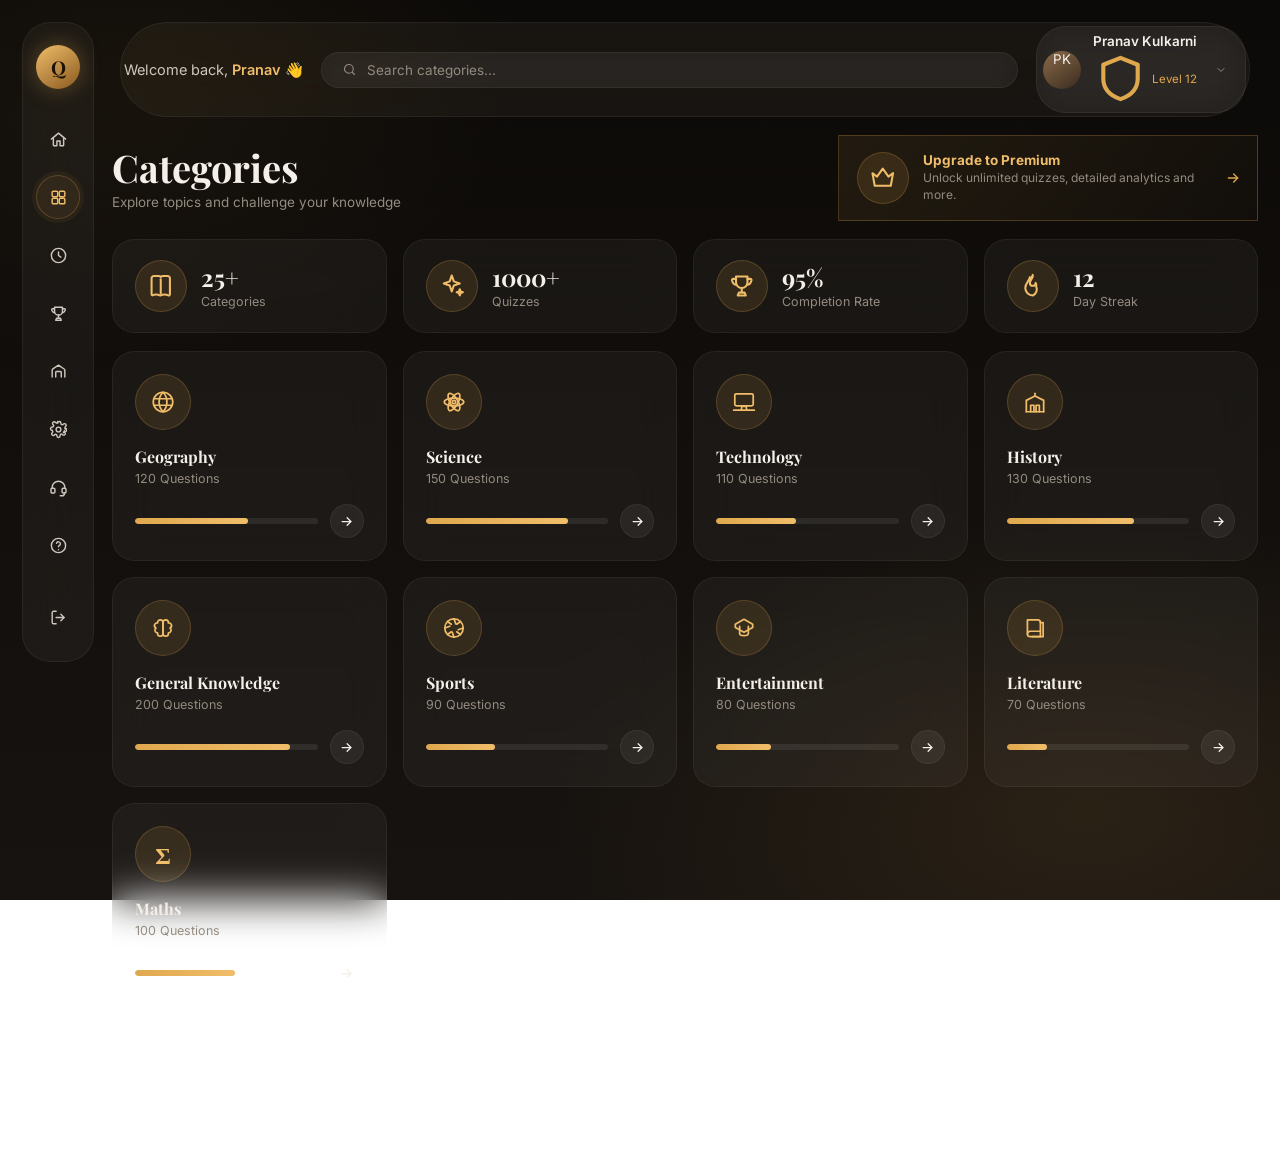
==== categories.html @ 82a0ea72 "init: initial project Structure" ====
<!DOCTYPE html>
<html lang="en">
<head>
<meta charset="UTF-8">
<meta name="viewport" content="width=device-width, initial-scale=1.0">
<title>Quizary — Categories</title>
<link rel="preconnect" href="https://fonts.googleapis.com">
<link rel="preconnect" href="https://fonts.gstatic.com" crossorigin>
<link href="https://fonts.googleapis.com/css2?family=Playfair+Display:wght@600;700&family=Inter:wght@400;500;600;700&display=swap" rel="stylesheet">
<link rel="stylesheet" href="assets/css/variables.css">
<link rel="stylesheet" href="assets/css/base.css">
<link rel="stylesheet" href="assets/css/sidebar.css">
<link rel="stylesheet" href="assets/css/topbar.css">
<link rel="stylesheet" href="assets/css/components.css">
<link rel="stylesheet" href="assets/css/categories.css">
</head>
<body>

  <!-- ================= SIDEBAR ================= -->
  <nav class="sidebar" aria-label="Primary">
    <div class="sb-logo">Q</div>

    <a href="index.html" class="sb-icon">
      <svg viewBox="0 0 24 24" fill="none" stroke="currentColor" stroke-width="1.8" stroke-linecap="round" stroke-linejoin="round"><path d="M3 11.5 12 4l9 7.5"/><path d="M5.5 10v9a1 1 0 0 0 1 1H10v-6h4v6h3.5a1 1 0 0 0 1-1v-9"/></svg>
      <span class="sb-tooltip">Home</span>
    </a>

    <a href="categories.html" class="sb-icon active" aria-current="page">
      <svg viewBox="0 0 24 24" fill="none" stroke="currentColor" stroke-width="1.8" stroke-linecap="round" stroke-linejoin="round"><rect x="4" y="4" width="7" height="7" rx="1.5"/><rect x="13" y="4" width="7" height="7" rx="1.5"/><rect x="4" y="13" width="7" height="7" rx="1.5"/><rect x="13" y="13" width="7" height="7" rx="1.5"/></svg>
      <span class="sb-tooltip">Categories</span>
    </a>

    <a href="#" class="sb-icon">
      <svg viewBox="0 0 24 24" fill="none" stroke="currentColor" stroke-width="1.8" stroke-linecap="round" stroke-linejoin="round"><circle cx="12" cy="12" r="9"/><path d="M12 7.5V12l3 2"/></svg>
      <span class="sb-tooltip">History</span>
    </a>

    <a href="leaderboard.html" class="sb-icon">
      <svg viewBox="0 0 24 24" fill="none" stroke="currentColor" stroke-width="1.8" stroke-linecap="round" stroke-linejoin="round"><path d="M7 4h10v5a5 5 0 0 1-10 0V4Z"/><path d="M7 6H4.5a1 1 0 0 0-1 1.3l.6 1.6A3 3 0 0 0 7 11"/><path d="M17 6h2.5a1 1 0 0 1 1 1.3l-.6 1.6A3 3 0 0 1 17 11"/><path d="M12 14v3"/><path d="M8.5 20.5h7l-1-2.5h-5l-1 2.5Z"/></svg>
      <span class="sb-tooltip">Leaderboard</span>
    </a>

    <a href="#" class="sb-icon">
      <svg viewBox="0 0 24 24" fill="none" stroke="currentColor" stroke-width="1.8" stroke-linecap="round" stroke-linejoin="round"><path d="M4 19V10.5a2 2 0 0 1 .9-1.7L12 4l7.1 4.8a2 2 0 0 1 .9 1.7V19"/><path d="M8.5 19v-6a1 1 0 0 1 1-1h5a1 1 0 0 1 1 1v6"/></svg>
      <span class="sb-tooltip">Stats</span>
    </a>

    <a href="#" class="sb-icon">
      <svg viewBox="0 0 24 24" fill="none" stroke="currentColor" stroke-width="1.8" stroke-linecap="round" stroke-linejoin="round"><circle cx="12" cy="12" r="3"/><path d="M19.4 13.5a1.7 1.7 0 0 0 .3 1.9l.1.1a2 2 0 1 1-2.8 2.8l-.1-.1a1.7 1.7 0 0 0-1.9-.3 1.7 1.7 0 0 0-1 1.6V20a2 2 0 1 1-4 0v-.2a1.7 1.7 0 0 0-1-1.5 1.7 1.7 0 0 0-1.9.3l-.1.1a2 2 0 1 1-2.8-2.8l.1-.1a1.7 1.7 0 0 0 .3-1.9 1.7 1.7 0 0 0-1.6-1H4a2 2 0 1 1 0-4h.2a1.7 1.7 0 0 0 1.5-1 1.7 1.7 0 0 0-.3-1.9l-.1-.1a2 2 0 1 1 2.8-2.8l.1.1a1.7 1.7 0 0 0 1.9.3H10a1.7 1.7 0 0 0 1-1.6V4a2 2 0 1 1 4 0v.2a1.7 1.7 0 0 0 1 1.6 1.7 1.7 0 0 0 1.9-.3l.1-.1a2 2 0 1 1 2.8 2.8l-.1.1a1.7 1.7 0 0 0-.3 1.9V10a1.7 1.7 0 0 0 1.6 1H20a2 2 0 1 1 0 4h-.2a1.7 1.7 0 0 0-1.6 1Z"/></svg>
      <span class="sb-tooltip">Settings</span>
    </a>

    <a href="#" class="sb-icon">
      <svg viewBox="0 0 24 24" fill="none" stroke="currentColor" stroke-width="1.8" stroke-linecap="round" stroke-linejoin="round"><path d="M4 13v-1a8 8 0 0 1 16 0v1"/><rect x="2.5" y="13" width="5" height="6" rx="1.5"/><rect x="16.5" y="13" width="5" height="6" rx="1.5"/><path d="M19.5 19v.5a3 3 0 0 1-3 3h-2.3"/></svg>
      <span class="sb-tooltip">Support</span>
    </a>

    <a href="#" class="sb-icon">
      <svg viewBox="0 0 24 24" fill="none" stroke="currentColor" stroke-width="1.8" stroke-linecap="round" stroke-linejoin="round"><circle cx="12" cy="12" r="9"/><path d="M9.5 9.2a2.5 2.5 0 0 1 4.9.8c0 1.7-2.4 2-2.4 3.6"/><path d="M12 17.2v.1"/></svg>
      <span class="sb-tooltip">Help</span>
    </a>

    <div class="sb-spacer"></div>

    <a href="login.html" class="sb-icon">
      <svg viewBox="0 0 24 24" fill="none" stroke="currentColor" stroke-width="1.8" stroke-linecap="round" stroke-linejoin="round"><path d="M9 4H6a2 2 0 0 0-2 2v12a2 2 0 0 0 2 2h3"/><path d="M15 16l4-4-4-4"/><path d="M19 12H9"/></svg>
      <span class="sb-tooltip">Log out</span>
    </a>
  </nav>

  <!-- ================= MAIN ================= -->
  <main class="main-col">

    <header class="top-bar panel">
      <div class="welcome">Welcome back, <b>Pranav</b> 👋</div>

      <label class="search">
        <svg viewBox="0 0 24 24" fill="none" stroke="currentColor" stroke-width="1.8" stroke-linecap="round" stroke-linejoin="round"><circle cx="11" cy="11" r="7"/><path d="m20 20-3.2-3.2"/></svg>
        <input type="text" placeholder="Search categories...">
      </label>

      <div class="profile-wrap">
        <button class="profile" aria-expanded="false" aria-haspopup="true">
          <div class="avatar avatar-fallback">PK</div>
          <div>
            <div class="profile-name">Pranav Kulkarni</div>
            <div class="profile-level">
              <svg viewBox="0 0 24 24" fill="none" stroke="currentColor" stroke-width="1.8" stroke-linecap="round" stroke-linejoin="round"><path d="M12 3 4.5 6v6c0 4.5 3 7.5 7.5 9 4.5-1.5 7.5-4.5 7.5-9V6L12 3Z"/></svg>
              Level 12
            </div>
          </div>
          <svg class="chev" viewBox="0 0 24 24" fill="none" stroke="currentColor" stroke-width="2" stroke-linecap="round" stroke-linejoin="round"><path d="m6 9 6 6 6-6"/></svg>
        </button>
        <div class="profile-menu">
          <a href="profile.html">My Profile</a>
          <a href="#">Achievements</a>
          <a href="#">Settings</a>
          <a href="login.html">Log out</a>
        </div>
      </div>
    </header>

    <!-- ============ PAGE HEADER ============ -->
    <section class="cat-header-row">
      <div class="cat-header-text">
        <h1 class="cat-title">Categories</h1>
        <p class="cat-subtitle">Explore topics and challenge your knowledge</p>
      </div>

      <div class="premium-card panel-gold cat-premium">
        <div class="icon-circle icon-circle-md">
          <svg viewBox="0 0 24 24" fill="none" stroke="currentColor" stroke-width="1.8" stroke-linecap="round" stroke-linejoin="round"><path d="m3 8 4 3 5-7 5 7 4-3-2 11H5L3 8Z"/></svg>
        </div>
        <div>
          <div class="premium-title">Upgrade to Premium</div>
          <div class="premium-sub">Unlock unlimited quizzes, detailed analytics and more.</div>
        </div>
        <a href="#" class="premium-arrow" aria-label="Upgrade">
          <svg viewBox="0 0 24 24" fill="none" stroke="currentColor" stroke-width="2" stroke-linecap="round" stroke-linejoin="round"><path d="M5 12h14"/><path d="m13 6 6 6-6 6"/></svg>
        </a>
      </div>
    </section>

    <!-- ============ SUMMARY STATS ============ -->
    <section class="cat-stats-row">
      <div class="panel cat-stat-card">
        <div class="icon-circle icon-circle-md">
          <svg viewBox="0 0 24 24" fill="none" stroke="currentColor" stroke-width="1.8" stroke-linecap="round" stroke-linejoin="round"><path d="M4 19.5V5.5a2 2 0 0 1 2-2h4a3 3 0 0 1 2 .8 3 3 0 0 1 2-.8h4a2 2 0 0 1 2 2v14a1 1 0 0 1-1.4.9 8 8 0 0 0-6.6 0 1 1 0 0 1-.8 0 8 8 0 0 0-6.6 0A1 1 0 0 1 4 19.5Z"/><path d="M12 6.3V19"/></svg>
        </div>
        <div>
          <div class="cat-stat-num">25+</div>
          <div class="cat-stat-label">Categories</div>
        </div>
      </div>

      <div class="panel cat-stat-card">
        <div class="icon-circle icon-circle-md">
          <svg viewBox="0 0 24 24" fill="none" stroke="currentColor" stroke-width="1.8" stroke-linecap="round" stroke-linejoin="round"><path d="m12 3 1.8 5.2L19 10l-5.2 1.8L12 17l-1.8-5.2L5 10l5.2-1.8L12 3Z"/><path d="M19 15l.7 2 2 .7-2 .7-.7 2-.7-2-2-.7 2-.7.7-2Z"/></svg>
        </div>
        <div>
          <div class="cat-stat-num">1000+</div>
          <div class="cat-stat-label">Quizzes</div>
        </div>
      </div>

      <div class="panel cat-stat-card">
        <div class="icon-circle icon-circle-md">
          <svg viewBox="0 0 24 24" fill="none" stroke="currentColor" stroke-width="1.8" stroke-linecap="round" stroke-linejoin="round"><path d="M7 4h10v5a5 5 0 0 1-10 0V4Z"/><path d="M7 6H4.5a1 1 0 0 0-1 1.3l.6 1.6A3 3 0 0 0 7 11"/><path d="M17 6h2.5a1 1 0 0 1 1 1.3l-.6 1.6A3 3 0 0 1 17 11"/><path d="M12 14v3"/><path d="M8.5 20.5h7l-1-2.5h-5l-1 2.5Z"/></svg>
        </div>
        <div>
          <div class="cat-stat-num">95%</div>
          <div class="cat-stat-label">Completion Rate</div>
        </div>
      </div>

      <div class="panel cat-stat-card">
        <div class="icon-circle icon-circle-md">
          <svg viewBox="0 0 24 24" fill="none" stroke="currentColor" stroke-width="1.8" stroke-linecap="round" stroke-linejoin="round"><path d="M12 2.5c1 3-2.5 4-2.5 7a2.5 2.5 0 0 0 5 0c1.2 1.4.5 3 .5 3a6 6 0 0 1-3 8 6.5 6.5 0 0 1-6.5-6.5c0-4.5 3.5-6 4-9.5.7 1 1.5 1.3 2.5-2Z"/></svg>
        </div>
        <div>
          <div class="cat-stat-num">12</div>
          <div class="cat-stat-label">Day Streak</div>
        </div>
      </div>
    </section>

    <!-- ============ CATEGORY GRID ============ -->
    <section class="cat-grid">

      <a href="quiz.html" class="panel cat-card">
        <div class="icon-circle icon-circle-lg">
          <svg viewBox="0 0 24 24" fill="none" stroke="currentColor" stroke-width="1.6" stroke-linecap="round" stroke-linejoin="round"><circle cx="12" cy="12" r="9"/><path d="M12 3a13 13 0 0 0 0 18 13 13 0 0 0 0-18Z"/><path d="M3.5 9h17M3.5 15h17"/></svg>
        </div>
        <div class="cat-card-text">
          <h3 class="cat-card-title">Geography</h3>
          <p class="cat-card-sub">120 Questions</p>
        </div>
        <div class="cat-progress-row">
          <div class="cat-progress"><div class="cat-progress-fill" style="width:62%"></div></div>
          <span class="cat-go" aria-hidden="true">
            <svg viewBox="0 0 24 24" fill="none" stroke="currentColor" stroke-width="2" stroke-linecap="round" stroke-linejoin="round"><path d="M5 12h14"/><path d="m13 6 6 6-6 6"/></svg>
          </span>
        </div>
      </a>

      <a href="quiz.html" class="panel cat-card">
        <div class="icon-circle icon-circle-lg">
          <svg viewBox="0 0 24 24" fill="none" stroke="currentColor" stroke-width="1.6" stroke-linecap="round" stroke-linejoin="round"><circle cx="12" cy="12" r="1.6"/><ellipse cx="12" cy="12" rx="9" ry="3.6"/><ellipse cx="12" cy="12" rx="9" ry="3.6" transform="rotate(60 12 12)"/><ellipse cx="12" cy="12" rx="9" ry="3.6" transform="rotate(120 12 12)"/></svg>
        </div>
        <div class="cat-card-text">
          <h3 class="cat-card-title">Science</h3>
          <p class="cat-card-sub">150 Questions</p>
        </div>
        <div class="cat-progress-row">
          <div class="cat-progress"><div class="cat-progress-fill" style="width:78%"></div></div>
          <span class="cat-go" aria-hidden="true">
            <svg viewBox="0 0 24 24" fill="none" stroke="currentColor" stroke-width="2" stroke-linecap="round" stroke-linejoin="round"><path d="M5 12h14"/><path d="m13 6 6 6-6 6"/></svg>
          </span>
        </div>
      </a>

      <a href="quiz.html" class="panel cat-card">
        <div class="icon-circle icon-circle-lg">
          <svg viewBox="0 0 24 24" fill="none" stroke="currentColor" stroke-width="1.6" stroke-linecap="round" stroke-linejoin="round"><rect x="3.5" y="4.5" width="17" height="11" rx="1.5"/><path d="M2.5 19.5h19"/><path d="M9.5 19.5 10 16h4l.5 3.5"/></svg>
        </div>
        <div class="cat-card-text">
          <h3 class="cat-card-title">Technology</h3>
          <p class="cat-card-sub">110 Questions</p>
        </div>
        <div class="cat-progress-row">
          <div class="cat-progress"><div class="cat-progress-fill" style="width:44%"></div></div>
          <span class="cat-go" aria-hidden="true">
            <svg viewBox="0 0 24 24" fill="none" stroke="currentColor" stroke-width="2" stroke-linecap="round" stroke-linejoin="round"><path d="M5 12h14"/><path d="m13 6 6 6-6 6"/></svg>
          </span>
        </div>
      </a>

      <a href="quiz.html" class="panel cat-card">
        <div class="icon-circle icon-circle-lg">
          <svg viewBox="0 0 24 24" fill="none" stroke="currentColor" stroke-width="1.6" stroke-linecap="round" stroke-linejoin="round"><path d="M4 21V10.5l8-4 8 4V21"/><path d="M4 21h16"/><path d="M8 21v-6h3v6M13 21v-6h3v6"/><path d="M12 6.5V4"/></svg>
        </div>
        <div class="cat-card-text">
          <h3 class="cat-card-title">History</h3>
          <p class="cat-card-sub">130 Questions</p>
        </div>
        <div class="cat-progress-row">
          <div class="cat-progress"><div class="cat-progress-fill" style="width:70%"></div></div>
          <span class="cat-go" aria-hidden="true">
            <svg viewBox="0 0 24 24" fill="none" stroke="currentColor" stroke-width="2" stroke-linecap="round" stroke-linejoin="round"><path d="M5 12h14"/><path d="m13 6 6 6-6 6"/></svg>
          </span>
        </div>
      </a>

      <a href="quiz.html" class="panel cat-card">
        <div class="icon-circle icon-circle-lg">
          <svg viewBox="0 0 24 24" fill="none" stroke="currentColor" stroke-width="1.6" stroke-linecap="round" stroke-linejoin="round"><path d="M9.5 4.5A2.5 2.5 0 0 0 7 7v.3A2.5 2.5 0 0 0 5.5 12 2.5 2.5 0 0 0 7 16.5V17a2.5 2.5 0 0 0 5 0V7a2.5 2.5 0 0 0-2.5-2.5Z"/><path d="M14.5 4.5A2.5 2.5 0 0 1 17 7v.3a2.5 2.5 0 0 1 1.5 4.7A2.5 2.5 0 0 1 17 16.5V17a2.5 2.5 0 0 1-5 0V7a2.5 2.5 0 0 1 2.5-2.5Z"/></svg>
        </div>
        <div class="cat-card-text">
          <h3 class="cat-card-title">General Knowledge</h3>
          <p class="cat-card-sub">200 Questions</p>
        </div>
        <div class="cat-progress-row">
          <div class="cat-progress"><div class="cat-progress-fill" style="width:85%"></div></div>
          <span class="cat-go" aria-hidden="true">
            <svg viewBox="0 0 24 24" fill="none" stroke="currentColor" stroke-width="2" stroke-linecap="round" stroke-linejoin="round"><path d="M5 12h14"/><path d="m13 6 6 6-6 6"/></svg>
          </span>
        </div>
      </a>

      <a href="quiz.html" class="panel cat-card">
        <div class="icon-circle icon-circle-lg">
          <svg viewBox="0 0 24 24" fill="none" stroke="currentColor" stroke-width="1.6" stroke-linecap="round" stroke-linejoin="round"><circle cx="12" cy="12" r="8.5"/><path d="m12 3.5 1.6 4.6M12 20.5l-1.6-4.6M3.5 12l4.6-1.6M20.5 12l-4.6 1.6M6 6l3.5 2.5M18 6l-3.5 2.5M6 18l3.5-2.5M18 18l-3.5-2.5"/></svg>
        </div>
        <div class="cat-card-text">
          <h3 class="cat-card-title">Sports</h3>
          <p class="cat-card-sub">90 Questions</p>
        </div>
        <div class="cat-progress-row">
          <div class="cat-progress"><div class="cat-progress-fill" style="width:38%"></div></div>
          <span class="cat-go" aria-hidden="true">
            <svg viewBox="0 0 24 24" fill="none" stroke="currentColor" stroke-width="2" stroke-linecap="round" stroke-linejoin="round"><path d="M5 12h14"/><path d="m13 6 6 6-6 6"/></svg>
          </span>
        </div>
      </a>

      <a href="quiz.html" class="panel cat-card">
        <div class="icon-circle icon-circle-lg">
          <svg viewBox="0 0 24 24" fill="none" stroke="currentColor" stroke-width="1.6" stroke-linecap="round" stroke-linejoin="round"><path d="M4 8.5 12 4l8 4.5v3L12 16l-8-4.5Z"/><path d="M8 10.5V17c0 1 1.8 2 4 2s4-1 4-2v-6.5"/></svg>
        </div>
        <div class="cat-card-text">
          <h3 class="cat-card-title">Entertainment</h3>
          <p class="cat-card-sub">80 Questions</p>
        </div>
        <div class="cat-progress-row">
          <div class="cat-progress"><div class="cat-progress-fill" style="width:30%"></div></div>
          <span class="cat-go" aria-hidden="true">
            <svg viewBox="0 0 24 24" fill="none" stroke="currentColor" stroke-width="2" stroke-linecap="round" stroke-linejoin="round"><path d="M5 12h14"/><path d="m13 6 6 6-6 6"/></svg>
          </span>
        </div>
      </a>

      <a href="quiz.html" class="panel cat-card">
        <div class="icon-circle icon-circle-lg">
          <svg viewBox="0 0 24 24" fill="none" stroke="currentColor" stroke-width="1.6" stroke-linecap="round" stroke-linejoin="round"><path d="M5 4.5h9.5A2.5 2.5 0 0 1 17 7v13H7.5A2.5 2.5 0 0 1 5 17.5v-13Z"/><path d="M17 7h2.5v13H9.5"/><path d="M5 17.5A2.5 2.5 0 0 1 7.5 15H17"/></svg>
        </div>
        <div class="cat-card-text">
          <h3 class="cat-card-title">Literature</h3>
          <p class="cat-card-sub">70 Questions</p>
        </div>
        <div class="cat-progress-row">
          <div class="cat-progress"><div class="cat-progress-fill" style="width:22%"></div></div>
          <span class="cat-go" aria-hidden="true">
            <svg viewBox="0 0 24 24" fill="none" stroke="currentColor" stroke-width="2" stroke-linecap="round" stroke-linejoin="round"><path d="M5 12h14"/><path d="m13 6 6 6-6 6"/></svg>
          </span>
        </div>
      </a>

      <a href="quiz.html" class="panel cat-card">
        <div class="icon-circle icon-circle-lg cat-icon-sigma">Σ</div>
        <div class="cat-card-text">
          <h3 class="cat-card-title">Maths</h3>
          <p class="cat-card-sub">100 Questions</p>
        </div>
        <div class="cat-progress-row">
          <div class="cat-progress"><div class="cat-progress-fill" style="width:55%"></div></div>
          <span class="cat-go" aria-hidden="true">
            <svg viewBox="0 0 24 24" fill="none" stroke="currentColor" stroke-width="2" stroke-linecap="round" stroke-linejoin="round"><path d="M5 12h14"/><path d="m13 6 6 6-6 6"/></svg>
          </span>
        </div>
      </a>

    </section>

    <!-- ============ REQUEST CATEGORY CTA ============ -->
    <section class="panel cat-request-bar">
      <div class="icon-circle icon-circle-md">
        <svg viewBox="0 0 24 24" fill="none" stroke="currentColor" stroke-width="1.8" stroke-linecap="round" stroke-linejoin="round"><path d="M9 18h6"/><path d="M10 21h4"/><path d="M12 3a6.5 6.5 0 0 0-3.7 11.8c.6.4 1 1.1 1 1.9v.3h5.4v-.3c0-.8.4-1.5 1-1.9A6.5 6.5 0 0 0 12 3Z"/></svg>
      </div>
      <div class="cat-request-text">
        <div class="cat-request-title">Can't find what you're looking for?</div>
        <div class="cat-request-sub">New categories are coming soon. Stay tuned!</div>
      </div>
      <a href="#" class="btn btn-secondary cat-request-btn">
        Request a Category
        <svg viewBox="0 0 24 24" fill="none" stroke="currentColor" stroke-width="2" stroke-linecap="round" stroke-linejoin="round"><path d="M5 12h14"/><path d="m13 6 6 6-6 6"/></svg>
      </a>
    </section>

  </main>

</body>
</html>
---- assets/css/variables.css ----
/* ==============================================
   QUIZARY — DESIGN TOKENS
   Single source of truth for color, radius, type.
   Every other CSS file reads from these variables.
   ============================================== */

:root{
  /* ---- Base surface colors ---- */
  --bg-0:#0c0a08;              /* deepest background */
  --bg-1:#171310;              /* background gradient end */

  /* ---- Glass panel surfaces ---- */
  --panel:rgba(255,255,255,0.045);        /* default glass fill */
  --panel-strong:rgba(255,255,255,0.07);  /* hover / emphasized glass */
  --panel-blur:20px;                      /* backdrop-filter blur amount */
  --panel-blur-soft:16px;                 /* lighter blur for small elements */

  /* ---- Borders ---- */
  --border:rgba(255,255,255,0.09);
  --border-soft:rgba(255,255,255,0.06);

  /* ---- Accent (gold) ---- */
  --gold:#e0a84e;
  --gold-bright:#f0bd6a;
  --gold-glow:rgba(224,168,78,0.35);      /* used in box-shadows */
  --gold-tint-10:rgba(224,168,78,0.10);   /* subtle gold-tinted glass fill */
  --gold-tint-15:rgba(224,168,78,0.15);
  --gold-tint-22:rgba(224,168,78,0.22);
  --gold-tint-25:rgba(224,168,78,0.25);

  /* ---- Text ---- */
  --text-0:#f4efe8;   /* headings / primary */
  --text-1:#cfc7bd;   /* body */
  --text-2:#948b80;   /* muted / captions */

  /* ---- Status ---- */
  --success:#4ade80;

  /* ---- Radius scale ---- */
  --radius-lg:22px;   /* panels, hero */
  --radius-md:16px;   /* cards, inputs */
  --radius-sm:12px;   /* buttons, chips */
  --radius-pill:30px; /* badges */

  /* ---- Spacing scale ---- */
  --space-xs:8px;
  --space-sm:12px;
  --space-md:18px;
  --space-lg:24px;
  --space-xl:34px;

  /* ---- Typography ---- */
  --font-display:'Playfair Display', serif;
  --font-body:'Inter', sans-serif;

  /* ---- Shadows ---- */
  --shadow-panel:0 20px 50px rgba(0,0,0,0.5);
  --shadow-card:0 10px 24px rgba(0,0,0,0.4);
  --shadow-glow-gold:0 8px 24px rgba(224,168,78,0.25);
}
---- assets/css/base.css ----
/* ==============================================
   QUIZARY — BASE
   Resets, fonts, body background, core .panel glass class.
   Load AFTER variables.css on every page.
   ============================================== */

*{
  box-sizing:border-box;
  margin:0;
  padding:0;
}

html{
  scroll-behavior:smooth;
}

body{
  font-family:var(--font-body);
  color:var(--text-0);
  min-height:100vh;
  background:
    radial-gradient(ellipse 900px 500px at 85% 90%, rgba(224,168,78,0.10), transparent 60%),
    radial-gradient(ellipse 700px 500px at 10% 10%, rgba(224,168,78,0.05), transparent 55%),
    linear-gradient(180deg, var(--bg-0), var(--bg-1));
  background-attachment:fixed;
  padding:22px;
  display:flex;
  gap:18px;
}

h1,h2,h3{
  font-family:var(--font-display);
  font-weight:700;
}

a{
  color:inherit;
  text-decoration:none;
}

button, input, select, textarea{
  font-family:inherit;
  color:inherit;
}

::selection{
  background:var(--gold-tint-25);
  color:var(--text-0);
}

/* ---- Scrollbar (webkit) ---- */
::-webkit-scrollbar{ width:8px; height:8px; }
::-webkit-scrollbar-track{ background:transparent; }
::-webkit-scrollbar-thumb{
  background:var(--border);
  border-radius:8px;
}
::-webkit-scrollbar-thumb:hover{ background:var(--gold-tint-25); }

/* ==============================================
   CORE GLASS PANEL
   The base unit of every card, sidebar, and bar
   in Quizary. Everything else composes this.
   ============================================== */
.panel{
  background:var(--panel);
  border:1px solid var(--border-soft);
  border-radius:var(--radius-lg);
  backdrop-filter:blur(var(--panel-blur));
  -webkit-backdrop-filter:blur(var(--panel-blur));
}

.panel-strong{
  background:var(--panel-strong);
}

/* Gold-tinted glass variant, used for premium/callout cards */
.panel-gold{
  background:linear-gradient(135deg, var(--gold-tint-10), rgba(224,168,78,0.02));
  border:1px solid var(--gold-tint-25);
}

/* Focus visibility (accessibility) — glass UI still needs a visible focus ring */
a:focus-visible,
button:focus-visible,
.sb-icon:focus-visible,
.btn:focus-visible,
input:focus-visible{
  outline:2px solid var(--gold-bright);
  outline-offset:2px;
  border-radius:var(--radius-sm);
}

/* Respect reduced motion preference */
@media (prefers-reduced-motion: reduce){
  *{
    animation-duration:0.001ms !important;
    animation-iteration-count:1 !important;
    transition-duration:0.001ms !important;
    scroll-behavior:auto !important;
  }
}
---- assets/css/sidebar.css ----
/* ==============================================
   QUIZARY — SIDEBAR
   Shared glass nav rail. Used on every page.
   Depends on variables.css + base.css (.panel).
   ============================================== */

.sidebar{
  width:72px;
  flex-shrink:0;
  background:var(--panel);
  border:1px solid var(--border-soft);
  border-radius:28px;
  padding:22px 0;
  display:flex;
  flex-direction:column;
  align-items:center;
  gap:14px;
  backdrop-filter:blur(var(--panel-blur));
  -webkit-backdrop-filter:blur(var(--panel-blur));
  height:fit-content;
  position:sticky;
  top:22px;
}

.sb-logo{
  width:44px;
  height:44px;
  border-radius:50%;
  background:linear-gradient(145deg, var(--gold-bright), #8a5a1f);
  display:flex;
  align-items:center;
  justify-content:center;
  font-family:var(--font-display);
  font-weight:700;
  font-size:19px;
  color:#1a1207;
  margin-bottom:14px;
  box-shadow:0 0 22px var(--gold-glow);
  flex-shrink:0;
}

.sb-icon{
  width:44px;
  height:44px;
  border-radius:50%;
  display:flex;
  align-items:center;
  justify-content:center;
  color:var(--text-1);
  border:1px solid transparent;
  cursor:pointer;
  transition:all .2s ease;
  position:relative;
  flex-shrink:0;
}

.sb-icon svg{
  width:19px;
  height:19px;
}

.sb-icon:hover{
  color:var(--text-0);
  background:rgba(255,255,255,0.05);
}

.sb-icon.active{
  color:var(--gold-bright);
  border-color:var(--gold-tint-25);
  background:var(--gold-tint-10);
  box-shadow:0 0 0 4px rgba(224,168,78,0.06);
}

.sb-spacer{
  flex:1;
}

/* Tooltip shown on hover, e.g. "Home", "Categories" */
.sb-tooltip{
  position:absolute;
  left:56px;
  top:50%;
  transform:translateY(-50%) translateX(-6px);
  background:#221b13;
  border:1px solid var(--border);
  color:var(--text-0);
  font-size:12.5px;
  padding:6px 12px;
  border-radius:8px;
  white-space:nowrap;
  box-shadow:var(--shadow-card);
  opacity:0;
  pointer-events:none;
  transition:opacity .15s ease, transform .15s ease;
  z-index:20;
}

.sb-icon:hover .sb-tooltip{
  opacity:1;
  transform:translateY(-50%) translateX(0);
}

/* ---- Responsive: horizontal rail on mobile ---- */
@media (max-width: 640px){
  .sidebar{
    width:100%;
    flex-direction:row;
    border-radius:20px;
    padding:10px;
    overflow-x:auto;
    position:static;
    justify-content:flex-start;
  }
  .sb-spacer{
    display:none;
  }
  .sb-tooltip{
    display:none; /* tooltips don't make sense on touch/horizontal rail */
  }
}
---- assets/css/topbar.css ----
/* ==============================================
   QUIZARY — TOPBAR
   Shared search bar + profile row. Used on every page.
   Depends on variables.css + base.css.
   ============================================== */

.top-bar{
  display:flex;
  align-items:center;
  gap:18px;
  flex-wrap:wrap;
  position:sticky;
  top:22px;
  z-index:25;
  margin:0 8px;
  padding:3px 3px;
  border-radius:999px;
  backdrop-filter:blur(var(--panel-blur-strong, 26px)) saturate(var(--panel-saturate, 180%));
  -webkit-backdrop-filter:blur(var(--panel-blur-strong, 26px)) saturate(var(--panel-saturate, 180%));
  transition:background .25s ease, box-shadow .25s ease;
}

.top-bar--scrolled{
  background:var(--panel-strong);
  box-shadow:var(--shadow-card), inset 0 1px 0 var(--panel-edge-highlight, rgba(255,255,255,0.10));
}

/* ---- Welcome message ---- */
.welcome{
  font-size:14.5px;
  color:var(--text-1);
  white-space:nowrap;
}

.welcome b{
  color:var(--gold-bright);
  font-weight:600;
}

/* ---- Search bar ---- */
.search{
  flex:1;
  min-width:180px;
  display:flex;
  align-items:center;
  gap:10px;
  background:var(--panel);
  border:1px solid var(--border-soft);
  border-radius:var(--radius-pill);
  padding:9px 20px;
  color:var(--text-2);
  font-size:13.5px;
  backdrop-filter:blur(var(--panel-blur-soft));
  -webkit-backdrop-filter:blur(var(--panel-blur-soft));
  transition:border-color .15s ease, background .15s ease;
}

.search:focus-within{
  border-color:var(--gold-tint-25);
  background:var(--panel-strong);
}

.search svg{
  width:15px;
  height:15px;
  flex-shrink:0;
}

.search input{
  background:none;
  border:none;
  outline:none;
  width:100%;
  font-size:13.5px;
  color:var(--text-0);
}

.search input::placeholder{
  color:var(--text-2);
}

/* ---- Profile pill ---- */
.profile{
  display:flex;
  align-items:center;
  gap:12px;
  background:var(--panel);
  border:1px solid var(--border-soft);
  border-radius:var(--radius-pill);
  padding:6px 18px 6px 6px;
  backdrop-filter:blur(var(--panel-blur-soft));
  -webkit-backdrop-filter:blur(var(--panel-blur-soft));
  white-space:nowrap;
  cursor:pointer;
  transition:background .15s ease, border-color .15s ease;
}

.profile:hover{
  background:var(--panel-strong);
  border-color:var(--border);
}

.avatar{
  width:38px;
  height:38px;
  border-radius:50%;
  background:linear-gradient(145deg,#8a6a4a,#3a2c1e);
  object-fit:cover;
  flex-shrink:0;
}

.profile-name{
  font-size:13.5px;
  font-weight:600;
}

.profile-level{
  font-size:11.5px;
  color:var(--gold);
  display:flex;
  align-items:center;
  gap:4px;
  margin-top:2px;
}

.chev{
  width:12px;
  height:12px;
  color:var(--text-2);
  margin-left:6px;
  flex-shrink:0;
  transition:transform .15s ease;
}

.profile[aria-expanded="true"] .chev{
  transform:rotate(180deg);
}

/* ---- Profile dropdown menu (optional, JS-toggled) ---- */
.profile-wrap{
  position:relative;
}

.profile-menu{
  position:absolute;
  top:calc(100% + 8px);
  right:0;
  min-width:180px;
  background:#1a1510;
  border:1px solid var(--border);
  border-radius:var(--radius-md);
  box-shadow:var(--shadow-panel);
  padding:8px;
  display:none;
  flex-direction:column;
  gap:2px;
  z-index:30;
}

.profile-menu.open{
  display:flex;
}

.profile-menu a{
  padding:10px 12px;
  border-radius:10px;
  font-size:13px;
  color:var(--text-1);
  transition:background .15s ease, color .15s ease;
}

.profile-menu a:hover{
  background:var(--gold-tint-10);
  color:var(--gold-bright);
}

/* ---- Responsive ---- */
@media (max-width: 640px){
  .top-bar{
    flex-wrap:wrap;
  }
  .welcome{
    width:100%;
  }
  .search{
    order:3;
    width:100%;
  }
}
---- assets/css/components.css ----
/* ==============================================
   QUIZARY — COMPONENTS
   Shared building blocks: buttons, stat tiles,
   progress bars, badges, premium callout card.
   Depends on variables.css + base.css.
   ============================================== */

/* ---- Buttons ---- */
.btn{
  display:inline-flex;
  align-items:center;
  gap:8px;
  padding:13px 24px;
  border-radius:var(--radius-pill);
  font-size:13.5px;
  font-weight:600;
  cursor:pointer;
  border:1px solid transparent;
  transition:transform .15s ease, box-shadow .15s ease, background .15s ease;
  white-space:nowrap;
}

.btn:hover{
  transform:translateY(-1px);
}

.btn:active{
  transform:translateY(0);
}

.btn-primary{
  background:linear-gradient(135deg, var(--gold-bright), #b9822f);
  color:#231705;
  box-shadow:var(--shadow-glow-gold);
}

.btn-primary:hover{
  box-shadow:0 10px 28px rgba(224,168,78,0.35);
}

.btn-secondary{
  background:rgba(255,255,255,0.04);
  border-color:var(--border);
  color:var(--text-0);
}

.btn-secondary:hover{
  background:rgba(255,255,255,0.07);
}

.btn-block{
  width:100%;
  justify-content:center;
}

.btn svg{
  width:16px;
  height:16px;
  flex-shrink:0;
}

/* ---- Icon circle (used inside stat tiles, cards, badges) ---- */
.icon-circle{
  border-radius:50%;
  background:var(--gold-tint-12, rgba(224,168,78,0.12));
  border:1px solid var(--gold-tint-22);
  display:flex;
  align-items:center;
  justify-content:center;
  color:var(--gold-bright);
  flex-shrink:0;
}

.icon-circle svg{
  width:55%;
  height:55%;
}

.icon-circle-sm{ width:42px; height:42px; }
.icon-circle-md{ width:52px; height:52px; }

/* ---- Stat tile (used on Home + Categories stat strips) ---- */
.stat-tile{
  padding:22px 24px;
  display:flex;
  align-items:center;
  gap:16px;
}

.stat-tile-num{
  font-size:24px;
  font-weight:700;
  font-family:var(--font-display);
  line-height:1.2;
}

.stat-tile-label{
  font-size:12.5px;
  color:var(--text-2);
  margin-top:2px;
}

/* ---- Progress bar (used on category cards, quiz progress) ---- */
.progress-row{
  display:flex;
  align-items:center;
  gap:12px;
}

.progress-track{
  flex:1;
  height:6px;
  border-radius:6px;
  background:rgba(255,255,255,0.08);
  overflow:hidden;
}

.progress-fill{
  height:100%;
  border-radius:6px;
  background:linear-gradient(90deg, var(--gold), var(--gold-bright));
  transition:width .3s ease;
}

.progress-go{
  width:34px;
  height:34px;
  border-radius:50%;
  flex-shrink:0;
  background:rgba(255,255,255,0.06);
  border:1px solid var(--border-soft);
  display:flex;
  align-items:center;
  justify-content:center;
  color:var(--text-1);
  cursor:pointer;
  transition:all .15s ease;
}

.progress-go:hover{
  color:var(--gold-bright);
  border-color:var(--gold-tint-25);
  background:var(--gold-tint-10);
}

.progress-go svg{
  width:14px;
  height:14px;
}

/* ---- Badge / pill (e.g. "Available for new projects", status tags) ---- */
.badge{
  display:inline-flex;
  align-items:center;
  gap:8px;
  background:rgba(15,12,8,0.9);
  border:1px solid var(--border);
  padding:9px 18px;
  border-radius:var(--radius-pill);
  font-size:12.5px;
  white-space:nowrap;
  box-shadow:var(--shadow-card);
}

.badge-dot{
  width:7px;
  height:7px;
  border-radius:50%;
  background:var(--success);
  box-shadow:0 0 8px var(--success);
  flex-shrink:0;
}

/* ---- Premium / callout card ---- */
.premium-card{
  padding:18px 20px;
  display:flex;
  align-items:center;
  gap:14px;
  border:1px solid var(--gold-tint-25);
  background:linear-gradient(135deg, var(--gold-tint-10), rgba(224,168,78,0.02));
}

.premium-title{
  font-size:13.5px;
  font-weight:600;
  color:var(--gold-bright);
  margin-bottom:2px;
}

.premium-sub{
  font-size:12px;
  color:var(--text-2);
  line-height:1.4;
}

.premium-arrow{
  margin-left:auto;
  color:var(--gold);
  flex-shrink:0;
  display:flex;
}

.premium-arrow svg{
  width:16px;
  height:16px;
}

/* ---- Section header (e.g. "What I Do Best", "Recent Achievement") ---- */
.section-header{
  display:flex;
  align-items:center;
  gap:10px;
  padding:4px 4px 2px 4px;
  color:var(--gold-bright);
  font-size:13.5px;
  font-weight:600;
}

.section-header svg{
  width:15px;
  height:15px;
}

/* ---- Empty state / info banner (e.g. "Request a Category") ---- */
.info-banner{
  padding:22px 30px;
  display:flex;
  align-items:center;
  gap:18px;
  flex-wrap:wrap;
}

.info-banner-title{
  font-size:15px;
  font-weight:600;
  margin-bottom:3px;
}

.info-banner-sub{
  font-size:13px;
  color:var(--gold);
}

.info-banner-spacer{
  flex:1;
}

/* ---- Responsive tweaks shared across components ---- */
@media (max-width: 640px){
  .info-banner{
    flex-wrap:wrap;
  }
  .info-banner-spacer{
    display:none;
  }
  .btn-block-mobile{
    width:100%;
    justify-content:center;
  }
}
---- assets/css/categories.css ----
/* ==============================================
   QUIZARY — CATEGORIES
   Page header, summary stat tiles, category grid
   with progress bars, and bottom request-a-category
   bar. Depends on variables.css + base.css +
   sidebar.css + topbar.css + components.css.
   ============================================== */

.main-col{
  flex:1;
  min-width:0;
  display:flex;
  flex-direction:column;
  gap:18px;
}

/* ================= PAGE HEADER ================= */
.cat-header-row{
  display:flex;
  align-items:center;
  justify-content:space-between;
  gap:18px;
  flex-wrap:wrap;
}

.cat-header-text{
  min-width:240px;
}

.cat-title{
  font-size:38px;
  line-height:1.15;
  margin-bottom:4px;
}

.cat-subtitle{
  font-size:13.5px;
  color:var(--text-2);
}

.cat-premium{
  flex-direction:row;
  align-items:center;
  gap:14px;
  padding:16px 44px 16px 18px;
  position:relative;
  min-width:300px;
  flex:1;
  max-width:420px;
}

.cat-premium .icon-circle{
  flex-shrink:0;
}

.cat-premium .premium-title{
  font-size:13.5px;
  font-weight:700;
  color:var(--gold-bright);
}

.cat-premium .premium-sub{
  font-size:12px;
  color:var(--text-2);
  margin-top:2px;
  line-height:1.4;
}

.cat-premium .premium-arrow{
  position:absolute;
  top:50%;
  right:16px;
  transform:translateY(-50%);
}

/* ================= SUMMARY STATS ================= */
.cat-stats-row{
  display:grid;
  grid-template-columns:repeat(auto-fit, minmax(200px, 1fr));
  gap:16px;
}

.cat-stat-card{
  display:flex;
  align-items:center;
  gap:14px;
  padding:20px 22px;
}

.cat-stat-num{
  font-family:var(--font-display);
  font-weight:700;
  font-size:24px;
  line-height:1.2;
}

.cat-stat-label{
  font-size:12.5px;
  color:var(--text-2);
  margin-top:2px;
}

/* ================= CATEGORY GRID ================= */
.cat-grid{
  display:grid;
  grid-template-columns:repeat(auto-fit, minmax(230px, 1fr));
  gap:16px;
}

.cat-card{
  display:flex;
  flex-direction:column;
  padding:22px;
  transition:transform .2s ease, box-shadow .2s ease, border-color .2s ease;
  position:relative;
  isolation:isolate;
}

.cat-card::after{
  content:"";
  position:absolute;
  inset:0;
  border-radius:inherit;
  background:radial-gradient(220px circle at var(--glow-x, 50%) var(--glow-y, 20%), var(--gold-tint-10), transparent 70%);
  opacity:0;
  transition:opacity .25s ease;
  pointer-events:none;
  z-index:-1;
}

.cat-card:hover{
  transform:translateY(-4px);
  box-shadow:var(--shadow-card);
  border-color:var(--gold-tint-25);
}

.cat-card:hover::after{
  opacity:1;
}

.icon-circle-lg{
  width:56px;
  height:56px;
  margin-bottom:16px;
}

.icon-circle-lg svg{
  width:26px;
  height:26px;
}

.cat-icon-sigma{
  font-family:var(--font-display);
  font-weight:700;
  font-size:24px;
}

.cat-card-text{
  margin-bottom:18px;
}

.cat-card-title{
  font-size:16px;
  margin-bottom:4px;
}

.cat-card-sub{
  font-size:12.5px;
  color:var(--text-2);
}

.cat-progress-row{
  margin-top:auto;
  display:flex;
  align-items:center;
  gap:12px;
}

.cat-progress{
  flex:1;
  height:6px;
  border-radius:var(--radius-pill);
  background:rgba(255,255,255,0.08);
  overflow:hidden;
}

.cat-progress-fill{
  height:100%;
  border-radius:var(--radius-pill);
  background:linear-gradient(90deg, var(--gold), var(--gold-bright));
}

.cat-go{
  width:34px;
  height:34px;
  border-radius:50%;
  flex-shrink:0;
  display:flex;
  align-items:center;
  justify-content:center;
  background:rgba(255,255,255,0.06);
  border:1px solid var(--border-soft);
  color:var(--text-0);
  transition:background .18s ease, border-color .18s ease, transform .18s ease;
}

.cat-go svg{
  width:15px;
  height:15px;
}

.cat-card:hover .cat-go{
  background:var(--gold-tint-15);
  border-color:var(--gold-tint-25);
  color:var(--gold-bright);
  transform:translateX(2px);
}

/* ================= REQUEST CATEGORY BAR ================= */
.cat-request-bar{
  display:flex;
  align-items:center;
  gap:18px;
  padding:22px 26px;
  flex-wrap:wrap;
}

.cat-request-text{
  flex:1;
  min-width:220px;
}

.cat-request-title{
  font-size:14.5px;
  font-weight:600;
}

.cat-request-sub{
  font-size:12.5px;
  color:var(--gold);
  margin-top:3px;
}

.cat-request-btn{
  flex-shrink:0;
}

/* ================= RESPONSIVE ================= */
@media (max-width: 980px){
  .cat-header-row{
    flex-direction:column;
    align-items:stretch;
  }
  .cat-premium{
    max-width:none;
  }
}

@media (max-width: 640px){
  .cat-title{
    font-size:30px;
  }
  .cat-request-bar{
    flex-direction:column;
    align-items:flex-start;
  }
  .cat-request-btn{
    width:100%;
    justify-content:center;
  }
}
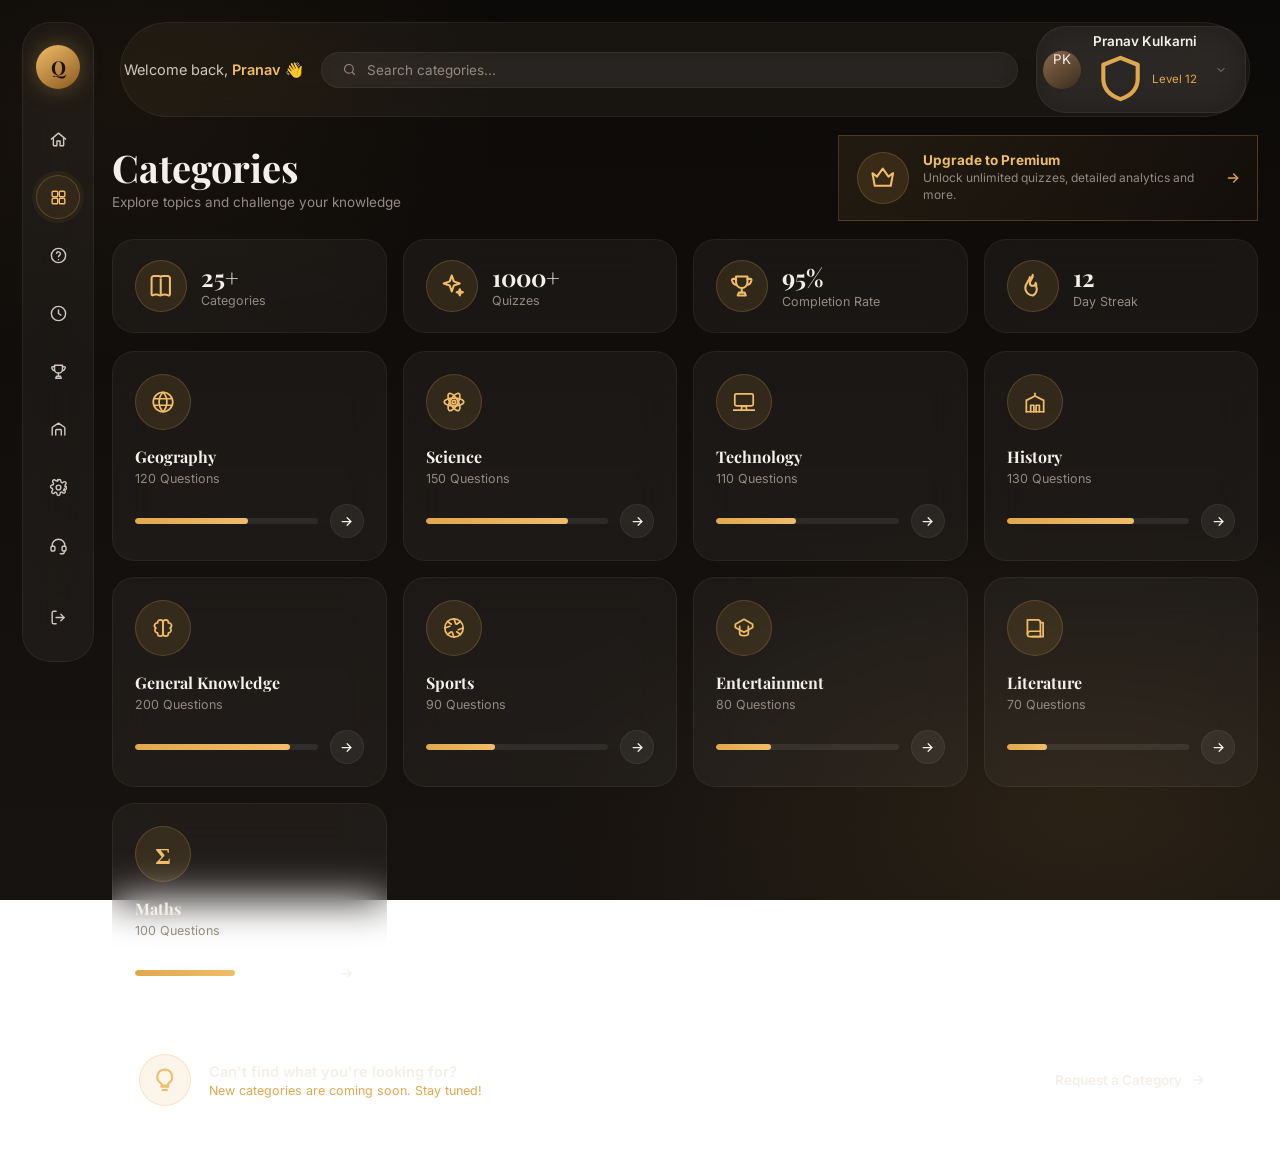
==== commit ced4d9af: "feat : feature updtaed" ====
--- a/categories.html
+++ b/categories.html
@@ -31,6 +31,11 @@
     </a>
 
     <a href="#" class="sb-icon">
+      <svg viewBox="0 0 24 24" fill="none" stroke="currentColor" stroke-width="1.8" stroke-linecap="round" stroke-linejoin="round"><circle cx="12" cy="12" r="9"/><path d="M9.5 9.2a2.5 2.5 0 0 1 4.9.8c0 1.7-2.4 2-2.4 3.6"/><path d="M12 17.2v.1"/></svg>
+      <span class="sb-tooltip">Help</span>
+    </a>
+
+    <a href="#" class="sb-icon">
       <svg viewBox="0 0 24 24" fill="none" stroke="currentColor" stroke-width="1.8" stroke-linecap="round" stroke-linejoin="round"><circle cx="12" cy="12" r="9"/><path d="M12 7.5V12l3 2"/></svg>
       <span class="sb-tooltip">History</span>
     </a>
@@ -53,11 +58,6 @@
     <a href="#" class="sb-icon">
       <svg viewBox="0 0 24 24" fill="none" stroke="currentColor" stroke-width="1.8" stroke-linecap="round" stroke-linejoin="round"><path d="M4 13v-1a8 8 0 0 1 16 0v1"/><rect x="2.5" y="13" width="5" height="6" rx="1.5"/><rect x="16.5" y="13" width="5" height="6" rx="1.5"/><path d="M19.5 19v.5a3 3 0 0 1-3 3h-2.3"/></svg>
       <span class="sb-tooltip">Support</span>
-    </a>
-
-    <a href="#" class="sb-icon">
-      <svg viewBox="0 0 24 24" fill="none" stroke="currentColor" stroke-width="1.8" stroke-linecap="round" stroke-linejoin="round"><circle cx="12" cy="12" r="9"/><path d="M9.5 9.2a2.5 2.5 0 0 1 4.9.8c0 1.7-2.4 2-2.4 3.6"/><path d="M12 17.2v.1"/></svg>
-      <span class="sb-tooltip">Help</span>
     </a>
 
     <div class="sb-spacer"></div>
@@ -167,7 +167,7 @@
     <!-- ============ CATEGORY GRID ============ -->
     <section class="cat-grid">
 
-      <a href="quiz.html" class="panel cat-card">
+      <a href="quiz.html?subject=geography" class="panel cat-card">
         <div class="icon-circle icon-circle-lg">
           <svg viewBox="0 0 24 24" fill="none" stroke="currentColor" stroke-width="1.6" stroke-linecap="round" stroke-linejoin="round"><circle cx="12" cy="12" r="9"/><path d="M12 3a13 13 0 0 0 0 18 13 13 0 0 0 0-18Z"/><path d="M3.5 9h17M3.5 15h17"/></svg>
         </div>
@@ -183,7 +183,7 @@
         </div>
       </a>
 
-      <a href="quiz.html" class="panel cat-card">
+      <a href="quiz.html?subject=science" class="panel cat-card">
         <div class="icon-circle icon-circle-lg">
           <svg viewBox="0 0 24 24" fill="none" stroke="currentColor" stroke-width="1.6" stroke-linecap="round" stroke-linejoin="round"><circle cx="12" cy="12" r="1.6"/><ellipse cx="12" cy="12" rx="9" ry="3.6"/><ellipse cx="12" cy="12" rx="9" ry="3.6" transform="rotate(60 12 12)"/><ellipse cx="12" cy="12" rx="9" ry="3.6" transform="rotate(120 12 12)"/></svg>
         </div>
@@ -199,7 +199,7 @@
         </div>
       </a>
 
-      <a href="quiz.html" class="panel cat-card">
+      <a href="quiz.html?subject=technology" class="panel cat-card">
         <div class="icon-circle icon-circle-lg">
           <svg viewBox="0 0 24 24" fill="none" stroke="currentColor" stroke-width="1.6" stroke-linecap="round" stroke-linejoin="round"><rect x="3.5" y="4.5" width="17" height="11" rx="1.5"/><path d="M2.5 19.5h19"/><path d="M9.5 19.5 10 16h4l.5 3.5"/></svg>
         </div>
@@ -215,7 +215,7 @@
         </div>
       </a>
 
-      <a href="quiz.html" class="panel cat-card">
+      <a href="quiz.html?subject=history" class="panel cat-card">
         <div class="icon-circle icon-circle-lg">
           <svg viewBox="0 0 24 24" fill="none" stroke="currentColor" stroke-width="1.6" stroke-linecap="round" stroke-linejoin="round"><path d="M4 21V10.5l8-4 8 4V21"/><path d="M4 21h16"/><path d="M8 21v-6h3v6M13 21v-6h3v6"/><path d="M12 6.5V4"/></svg>
         </div>
@@ -231,7 +231,7 @@
         </div>
       </a>
 
-      <a href="quiz.html" class="panel cat-card">
+      <a href="quiz.html?subject=general-knowledge" class="panel cat-card">
         <div class="icon-circle icon-circle-lg">
           <svg viewBox="0 0 24 24" fill="none" stroke="currentColor" stroke-width="1.6" stroke-linecap="round" stroke-linejoin="round"><path d="M9.5 4.5A2.5 2.5 0 0 0 7 7v.3A2.5 2.5 0 0 0 5.5 12 2.5 2.5 0 0 0 7 16.5V17a2.5 2.5 0 0 0 5 0V7a2.5 2.5 0 0 0-2.5-2.5Z"/><path d="M14.5 4.5A2.5 2.5 0 0 1 17 7v.3a2.5 2.5 0 0 1 1.5 4.7A2.5 2.5 0 0 1 17 16.5V17a2.5 2.5 0 0 1-5 0V7a2.5 2.5 0 0 1 2.5-2.5Z"/></svg>
         </div>
@@ -247,7 +247,7 @@
         </div>
       </a>
 
-      <a href="quiz.html" class="panel cat-card">
+      <a href="quiz.html?subject=sports" class="panel cat-card">
         <div class="icon-circle icon-circle-lg">
           <svg viewBox="0 0 24 24" fill="none" stroke="currentColor" stroke-width="1.6" stroke-linecap="round" stroke-linejoin="round"><circle cx="12" cy="12" r="8.5"/><path d="m12 3.5 1.6 4.6M12 20.5l-1.6-4.6M3.5 12l4.6-1.6M20.5 12l-4.6 1.6M6 6l3.5 2.5M18 6l-3.5 2.5M6 18l3.5-2.5M18 18l-3.5-2.5"/></svg>
         </div>
@@ -263,7 +263,7 @@
         </div>
       </a>
 
-      <a href="quiz.html" class="panel cat-card">
+      <a href="quiz.html?subject=entertainment" class="panel cat-card">
         <div class="icon-circle icon-circle-lg">
           <svg viewBox="0 0 24 24" fill="none" stroke="currentColor" stroke-width="1.6" stroke-linecap="round" stroke-linejoin="round"><path d="M4 8.5 12 4l8 4.5v3L12 16l-8-4.5Z"/><path d="M8 10.5V17c0 1 1.8 2 4 2s4-1 4-2v-6.5"/></svg>
         </div>
@@ -279,7 +279,7 @@
         </div>
       </a>
 
-      <a href="quiz.html" class="panel cat-card">
+      <a href="quiz.html?subject=literature" class="panel cat-card">
         <div class="icon-circle icon-circle-lg">
           <svg viewBox="0 0 24 24" fill="none" stroke="currentColor" stroke-width="1.6" stroke-linecap="round" stroke-linejoin="round"><path d="M5 4.5h9.5A2.5 2.5 0 0 1 17 7v13H7.5A2.5 2.5 0 0 1 5 17.5v-13Z"/><path d="M17 7h2.5v13H9.5"/><path d="M5 17.5A2.5 2.5 0 0 1 7.5 15H17"/></svg>
         </div>
@@ -295,7 +295,7 @@
         </div>
       </a>
 
-      <a href="quiz.html" class="panel cat-card">
+      <a href="quiz.html?subject=maths" class="panel cat-card">
         <div class="icon-circle icon-circle-lg cat-icon-sigma">Σ</div>
         <div class="cat-card-text">
           <h3 class="cat-card-title">Maths</h3>
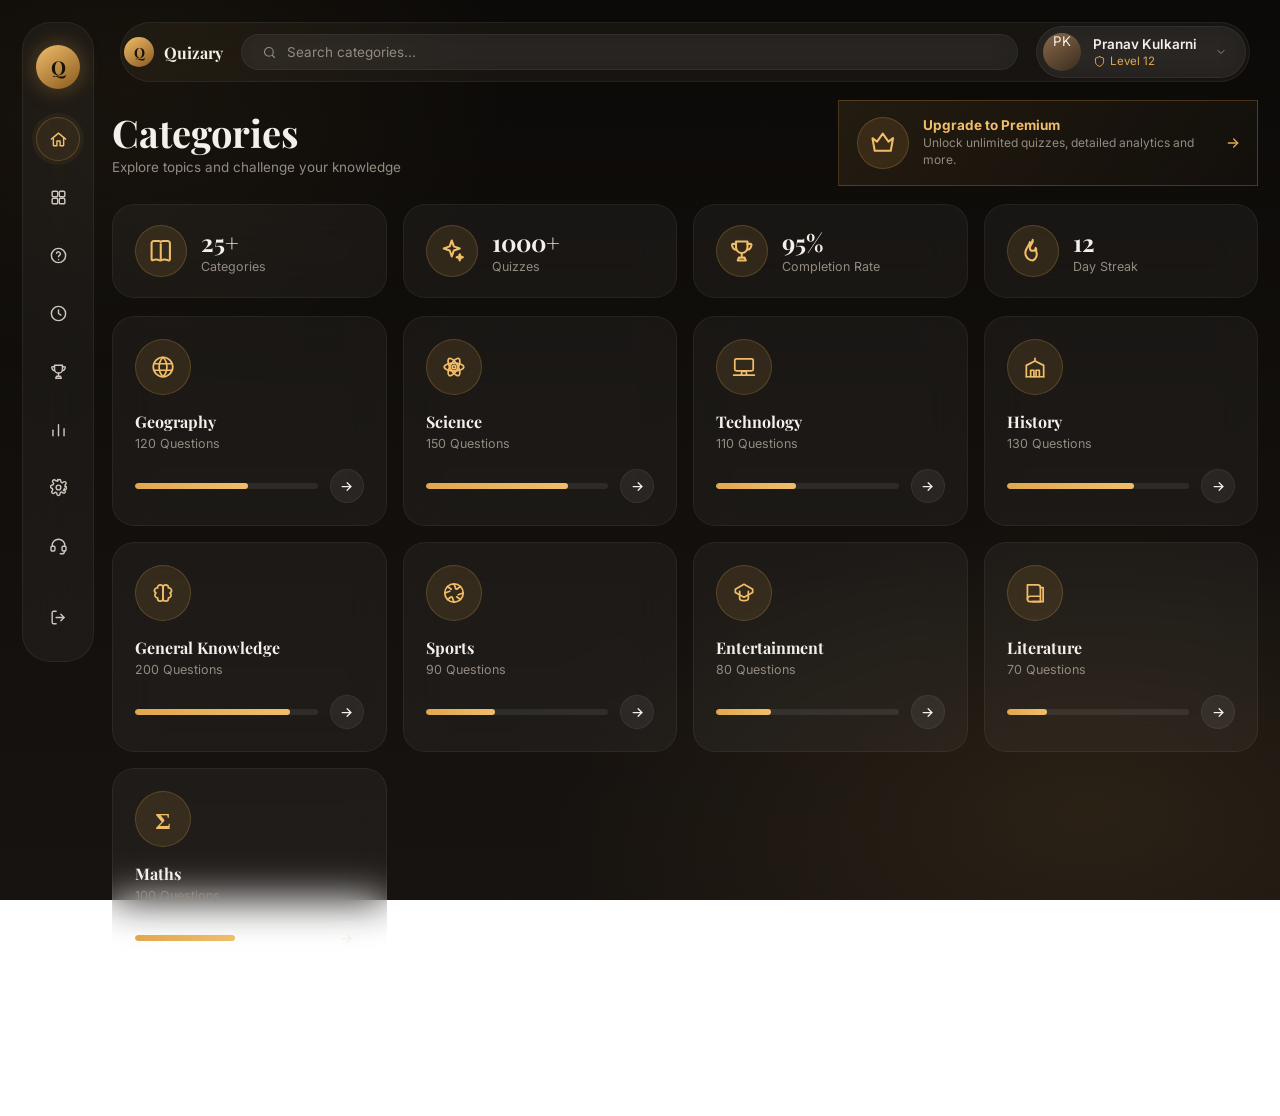
==== commit 45e87573: "Updated" ====
--- a/categories.html
+++ b/categories.html
@@ -17,45 +17,45 @@
 <body>
 
   <!-- ================= SIDEBAR ================= -->
-  <nav class="sidebar" aria-label="Primary">
+ <nav class="sidebar" aria-label="Primary">
     <div class="sb-logo">Q</div>
 
-    <a href="index.html" class="sb-icon">
+    <a href="index.html" class="sb-icon active" aria-current="page">
       <svg viewBox="0 0 24 24" fill="none" stroke="currentColor" stroke-width="1.8" stroke-linecap="round" stroke-linejoin="round"><path d="M3 11.5 12 4l9 7.5"/><path d="M5.5 10v9a1 1 0 0 0 1 1H10v-6h4v6h3.5a1 1 0 0 0 1-1v-9"/></svg>
       <span class="sb-tooltip">Home</span>
     </a>
 
-    <a href="categories.html" class="sb-icon active" aria-current="page">
+    <a href="categories.html" class="sb-icon">
       <svg viewBox="0 0 24 24" fill="none" stroke="currentColor" stroke-width="1.8" stroke-linecap="round" stroke-linejoin="round"><rect x="4" y="4" width="7" height="7" rx="1.5"/><rect x="13" y="4" width="7" height="7" rx="1.5"/><rect x="4" y="13" width="7" height="7" rx="1.5"/><rect x="13" y="13" width="7" height="7" rx="1.5"/></svg>
       <span class="sb-tooltip">Categories</span>
     </a>
 
-    <a href="#" class="sb-icon">
+    <a href="quizinterface.html" class="sb-icon">
       <svg viewBox="0 0 24 24" fill="none" stroke="currentColor" stroke-width="1.8" stroke-linecap="round" stroke-linejoin="round"><circle cx="12" cy="12" r="9"/><path d="M9.5 9.2a2.5 2.5 0 0 1 4.9.8c0 1.7-2.4 2-2.4 3.6"/><path d="M12 17.2v.1"/></svg>
-      <span class="sb-tooltip">Help</span>
-    </a>
-
-    <a href="#" class="sb-icon">
+      <span class="sb-tooltip">Quiz</span>
+    </a>
+
+    <a href="history.html" class="sb-icon">
       <svg viewBox="0 0 24 24" fill="none" stroke="currentColor" stroke-width="1.8" stroke-linecap="round" stroke-linejoin="round"><circle cx="12" cy="12" r="9"/><path d="M12 7.5V12l3 2"/></svg>
       <span class="sb-tooltip">History</span>
     </a>
 
+    <a href="results.html" class="sb-icon">
+      <svg viewBox="0 0 24 24" fill="none" stroke="currentColor" stroke-width="1.8" stroke-linecap="round" stroke-linejoin="round"><path d="M7 4h10v5a5 5 0 0 1-10 0V4Z"/><path d="M7 6H4.5a1 1 0 0 0-1 1.3l.6 1.6A3 3 0 0 0 7 11"/><path d="M17 6h2.5a1 1 0 0 1 1 1.3l-.6 1.6A3 3 0 0 1 17 11"/><path d="M12 14v3"/><path d="M8.5 20.5h7l-1-2.5h-5l-1 2.5Z"/></svg>
+      <span class="sb-tooltip">Result</span>
+    </a>
+
     <a href="leaderboard.html" class="sb-icon">
-      <svg viewBox="0 0 24 24" fill="none" stroke="currentColor" stroke-width="1.8" stroke-linecap="round" stroke-linejoin="round"><path d="M7 4h10v5a5 5 0 0 1-10 0V4Z"/><path d="M7 6H4.5a1 1 0 0 0-1 1.3l.6 1.6A3 3 0 0 0 7 11"/><path d="M17 6h2.5a1 1 0 0 1 1 1.3l-.6 1.6A3 3 0 0 1 17 11"/><path d="M12 14v3"/><path d="M8.5 20.5h7l-1-2.5h-5l-1 2.5Z"/></svg>
+      <svg viewBox="0 0 24 24" fill="none" stroke="currentColor" stroke-width="1.8" stroke-linecap="round" stroke-linejoin="round"><path d="M5 20V13"/><path d="M12 20V6"/><path d="M19 20v-9"/></svg>
       <span class="sb-tooltip">Leaderboard</span>
     </a>
 
-    <a href="#" class="sb-icon">
-      <svg viewBox="0 0 24 24" fill="none" stroke="currentColor" stroke-width="1.8" stroke-linecap="round" stroke-linejoin="round"><path d="M4 19V10.5a2 2 0 0 1 .9-1.7L12 4l7.1 4.8a2 2 0 0 1 .9 1.7V19"/><path d="M8.5 19v-6a1 1 0 0 1 1-1h5a1 1 0 0 1 1 1v6"/></svg>
-      <span class="sb-tooltip">Stats</span>
-    </a>
-
-    <a href="#" class="sb-icon">
+    <a href="setting.html" class="sb-icon">
       <svg viewBox="0 0 24 24" fill="none" stroke="currentColor" stroke-width="1.8" stroke-linecap="round" stroke-linejoin="round"><circle cx="12" cy="12" r="3"/><path d="M19.4 13.5a1.7 1.7 0 0 0 .3 1.9l.1.1a2 2 0 1 1-2.8 2.8l-.1-.1a1.7 1.7 0 0 0-1.9-.3 1.7 1.7 0 0 0-1 1.6V20a2 2 0 1 1-4 0v-.2a1.7 1.7 0 0 0-1-1.5 1.7 1.7 0 0 0-1.9.3l-.1.1a2 2 0 1 1-2.8-2.8l.1-.1a1.7 1.7 0 0 0 .3-1.9 1.7 1.7 0 0 0-1.6-1H4a2 2 0 1 1 0-4h.2a1.7 1.7 0 0 0 1.5-1 1.7 1.7 0 0 0-.3-1.9l-.1-.1a2 2 0 1 1 2.8-2.8l.1.1a1.7 1.7 0 0 0 1.9.3H10a1.7 1.7 0 0 0 1-1.6V4a2 2 0 1 1 4 0v.2a1.7 1.7 0 0 0 1 1.6 1.7 1.7 0 0 0 1.9-.3l.1-.1a2 2 0 1 1 2.8 2.8l-.1.1a1.7 1.7 0 0 0-.3 1.9V10a1.7 1.7 0 0 0 1.6 1H20a2 2 0 1 1 0 4h-.2a1.7 1.7 0 0 0-1.6 1Z"/></svg>
       <span class="sb-tooltip">Settings</span>
     </a>
 
-    <a href="#" class="sb-icon">
+    <a href="support.html" class="sb-icon">
       <svg viewBox="0 0 24 24" fill="none" stroke="currentColor" stroke-width="1.8" stroke-linecap="round" stroke-linejoin="round"><path d="M4 13v-1a8 8 0 0 1 16 0v1"/><rect x="2.5" y="13" width="5" height="6" rx="1.5"/><rect x="16.5" y="13" width="5" height="6" rx="1.5"/><path d="M19.5 19v.5a3 3 0 0 1-3 3h-2.3"/></svg>
       <span class="sb-tooltip">Support</span>
     </a>
@@ -68,11 +68,19 @@
     </a>
   </nav>
 
+    <div class="sidebar-overlay" id="sidebarOverlay"></div>
+
   <!-- ================= MAIN ================= -->
   <main class="main-col">
 
     <header class="top-bar panel">
-      <div class="welcome">Welcome back, <b>Pranav</b> 👋</div>
+        <button class="menu-toggle" id="menuToggle" aria-label="Open menu" aria-expanded="false">
+        <svg viewBox="0 0 24 24" fill="none" stroke="currentColor" stroke-width="2" stroke-linecap="round" stroke-linejoin="round"><path d="M4 6h16M4 12h16M4 18h16"/></svg>
+      </button>
+      <div class="brand">
+        <span class="brand-mark">Q</span>
+        <span class="brand-word">Quizary</span>
+      </div>
 
       <label class="search">
         <svg viewBox="0 0 24 24" fill="none" stroke="currentColor" stroke-width="1.8" stroke-linecap="round" stroke-linejoin="round"><circle cx="11" cy="11" r="7"/><path d="m20 20-3.2-3.2"/></svg>
@@ -328,5 +336,8 @@
 
   </main>
 
+  <script src="assets/js/nav.js"></script>
+  <script src="assets/js/topbar.js"></script>
+
 </body>
 </html>
--- a/assets/css/sidebar.css
+++ b/assets/css/sidebar.css
@@ -20,6 +20,7 @@
   height:fit-content;
   position:sticky;
   top:22px;
+  z-index:30;
 }
 
 .sb-logo{
@@ -92,7 +93,7 @@
   opacity:0;
   pointer-events:none;
   transition:opacity .15s ease, transform .15s ease;
-  z-index:20;
+  z-index:50;
 }
 
 .sb-icon:hover .sb-tooltip{
@@ -101,20 +102,43 @@
 }
 
 /* ---- Responsive: horizontal rail on mobile ---- */
+/* ---- Overlay backdrop behind the mobile drawer ---- */
+.sidebar-overlay{
+  display:none;
+  position:fixed;
+  inset:0;
+  background:rgba(0,0,0,0.5);
+  z-index:90;
+}
+
+/* ---- Responsive: same icon-only rail as desktop, off-canvas on mobile ---- */
 @media (max-width: 640px){
   .sidebar{
-    width:100%;
-    flex-direction:row;
-    border-radius:20px;
-    padding:10px;
-    overflow-x:auto;
-    position:static;
-    justify-content:flex-start;
+    position:fixed;
+    top:0;
+    left:0;
+    height:100vh;
+    width:auto;
+    flex-direction:column;
+    align-items:center;
+    border-radius:0 24px 24px 0;
+    padding:22px 14px;
+    gap:14px;
+    overflow-y:auto;
+    transform:translateX(-100%);
+    transition:transform .25s ease;
+    z-index:100;
   }
+
+  .sidebar.sidebar--open{
+    transform:translateX(0);
+  }
+
   .sb-spacer{
-    display:none;
+    flex:1;
   }
-  .sb-tooltip{
-    display:none; /* tooltips don't make sense on touch/horizontal rail */
+
+  .sidebar-overlay.sidebar-overlay--visible{
+    display:block;
   }
 }
--- a/assets/css/topbar.css
+++ b/assets/css/topbar.css
@@ -121,6 +121,12 @@
   align-items:center;
   gap:4px;
   margin-top:2px;
+}
+
+.profile-level svg{
+  width:13px;
+  height:13px;
+  flex-shrink:0;
 }
 
 .chev{
@@ -179,11 +185,137 @@
   .top-bar{
     flex-wrap:wrap;
   }
-  .welcome{
-    width:100%;
-  }
-  .search{
+ 
+    .search{
     order:3;
     width:100%;
   }
+
+    .brand-word{
+    display:none;
+  }
+
+  .top-bar{
+    gap:8px;
+    padding:6px 8px;
+    justify-content:space-between;
+  }
+
+  .brand{
+    gap:6px;
+  }
+
+  /* ---- Search collapses to an icon button, expands on click ---- */
+   .search{
+    flex:none;
+    width:38px;
+    height:38px;
+    min-width:0;
+    padding:0;
+    justify-content:center;
+    border-radius:50%;
+    order:0;
+    overflow:hidden;
+    margin-left:auto;
+    transition:width .2s ease, border-radius .2s ease;
+  }
+
+  .search input{
+    display:none;
+    width:0;
+  }
+
+  .search.search--open{
+    width:100%;
+    border-radius:var(--radius-pill);
+    justify-content:flex-start;
+    padding:9px 16px;
+    order:10;
+    flex-basis:100%;
+  }
+
+  .search.search--open input{
+    display:block;
+    width:100%;
+  }
+
+  /* ---- Profile: avatar + Level badge only, name hidden ---- */
+  .profile{
+    padding:4px 10px 4px 4px;
+    gap:8px;
+  }
+
+  .profile-name{
+    display:none;
+  }
+
+  .profile-level{
+    margin-top:0;
+  }
+
+  .chev{
+    display:none;
+  }
+}
+/* ---- Brand (site name, replaces per-page "Welcome back" message) ---- */
+.brand{
+  display:flex;
+  align-items:center;
+  gap:10px;
+  white-space:nowrap;
+}
+
+.brand-mark{
+  width:30px;
+  height:30px;
+  border-radius:50%;
+  background:linear-gradient(145deg, var(--gold-bright), #8a5a1f);
+  display:flex;
+  align-items:center;
+  justify-content:center;
+  font-family:var(--font-display);
+  font-weight:700;
+  font-size:14px;
+  color:#1a1207;
+  flex-shrink:0;
+}
+
+.brand-word{
+  font-family:var(--font-display);
+  font-weight:700;
+  font-size:16px;
+  color:var(--text-0);
+}
+
+/* ---- Mobile menu toggle (hamburger) ---- */
+.menu-toggle{
+  display:none;
+  width:38px;
+  height:38px;
+  flex-shrink:0;
+  border-radius:50%;
+  border:1px solid var(--border-soft);
+  background:var(--panel);
+  color:var(--text-0);
+  align-items:center;
+  justify-content:center;
+  cursor:pointer;
+  backdrop-filter:blur(var(--panel-blur-soft));
+  -webkit-backdrop-filter:blur(var(--panel-blur-soft));
+}
+
+.menu-toggle svg{
+  width:18px;
+  height:18px;
+}
+
+.menu-toggle:hover{
+  border-color:var(--gold-tint-25);
+  color:var(--gold-bright);
+}
+
+@media (max-width: 640px){
+  .menu-toggle{
+    display:flex;
+  }
 }
--- a/assets/css/categories.css
+++ b/assets/css/categories.css
@@ -268,4 +268,91 @@
     width:100%;
     justify-content:center;
   }
+}
+
+/* ================= RESPONSIVE — ADD-ON (640 / 480) ================= */
+
+@media (max-width: 640px){
+  /* Sidebar/topbar switch to mobile layout at 640px — body must stack
+     too, or main-col gets squeezed beside the horizontal sidebar rail. */
+  body{
+    flex-direction:column;
+  }
+
+  .main-col{
+    gap:14px;
+  }
+
+  .cat-subtitle{
+    font-size:13px;
+  }
+
+  .cat-premium{
+    min-width:0;
+    padding:14px 40px 14px 14px;
+  }
+
+  .cat-stats-row{
+    grid-template-columns:1fr 1fr;
+    gap:12px;
+  }
+
+  .cat-stat-card{
+    padding:16px;
+    gap:10px;
+  }
+
+  .cat-stat-num{
+    font-size:20px;
+  }
+
+  .cat-grid{
+    grid-template-columns:1fr 1fr;
+    gap:12px;
+  }
+
+  .cat-card{
+    padding:16px;
+  }
+
+  .icon-circle-lg{
+    width:46px;
+    height:46px;
+    margin-bottom:12px;
+  }
+
+  .cat-card-title{
+    font-size:14.5px;
+  }
+
+  .cat-request-bar{
+    padding:18px;
+  }
+}
+
+/* Small phones */
+@media (max-width: 480px){
+  .cat-stats-row{
+    grid-template-columns:1fr;
+  }
+
+  .cat-grid{
+    grid-template-columns:1fr;
+  }
+
+  .cat-title{
+    font-size:26px;
+  }
+
+  .cat-premium{
+    flex-direction:column;
+    align-items:flex-start;
+    padding:16px;
+  }
+
+  .cat-premium .premium-arrow{
+    position:static;
+    transform:none;
+    margin-top:8px;
+  }
 }
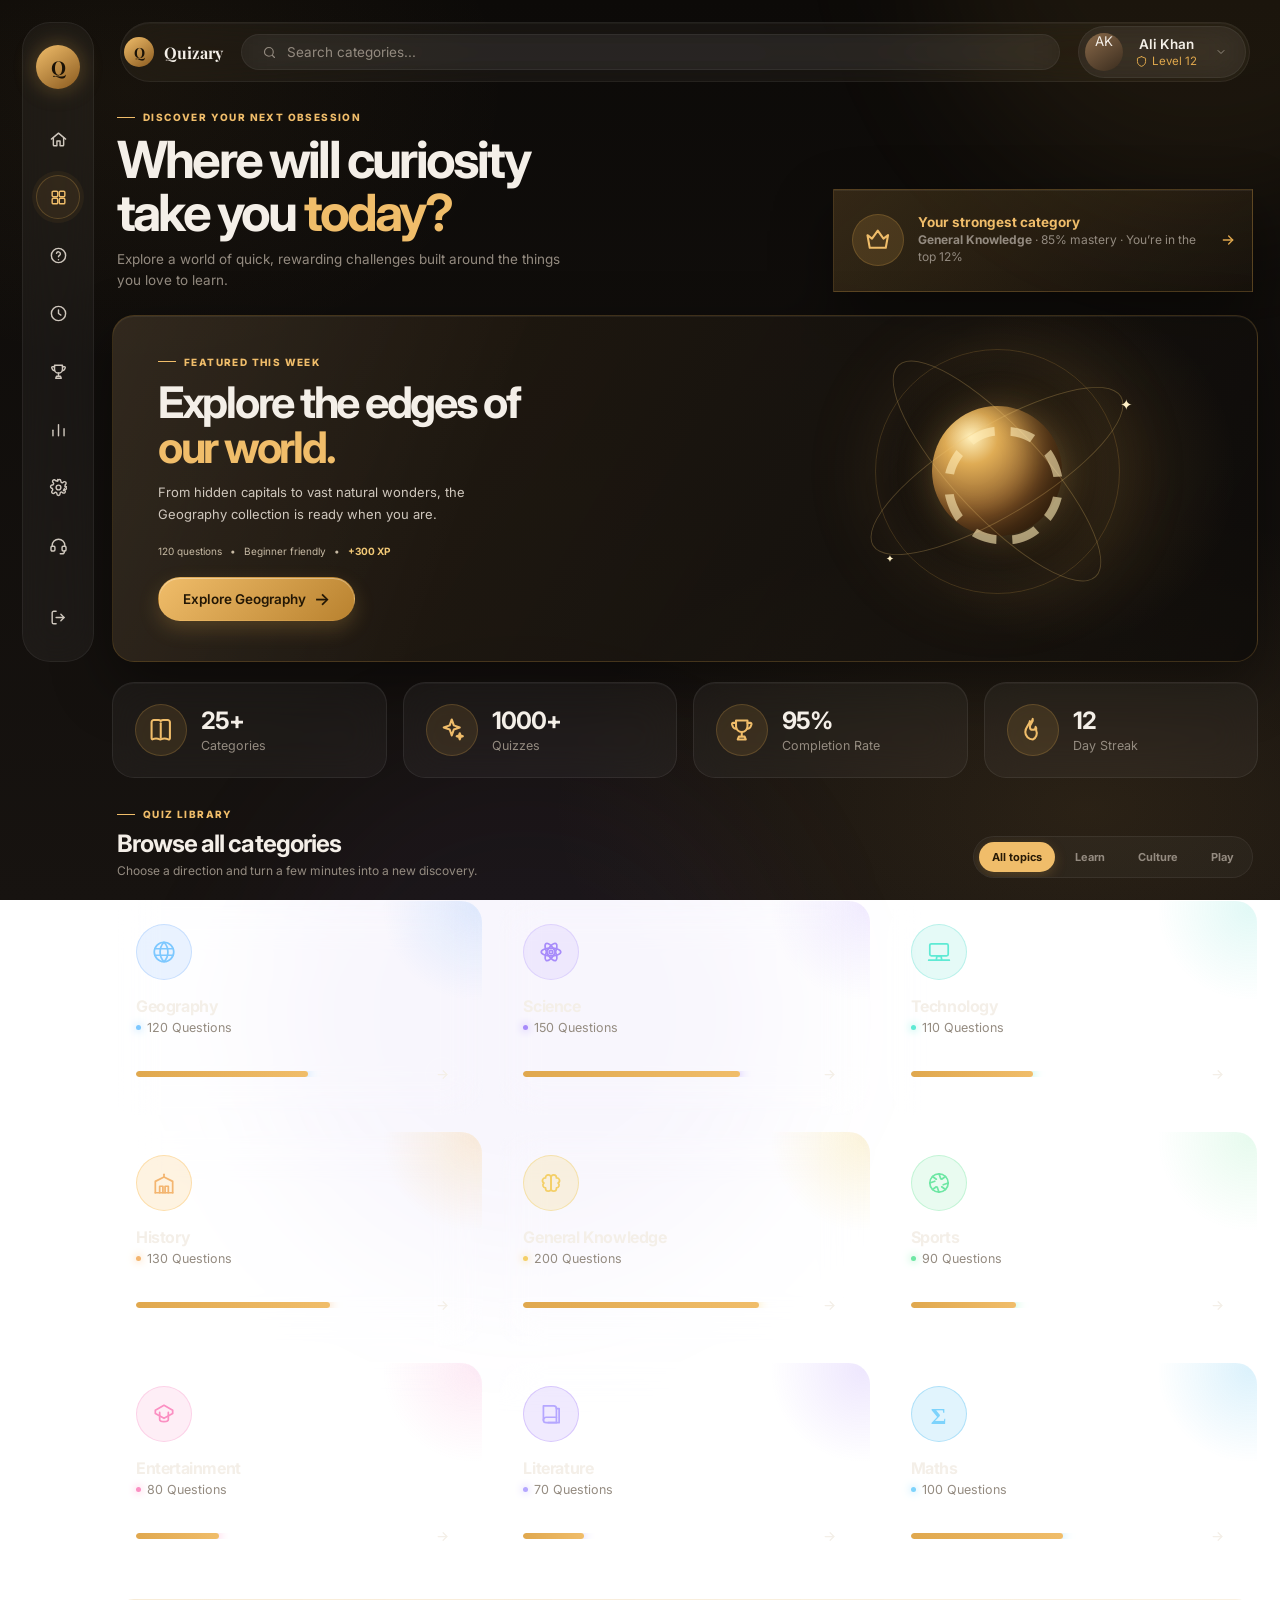
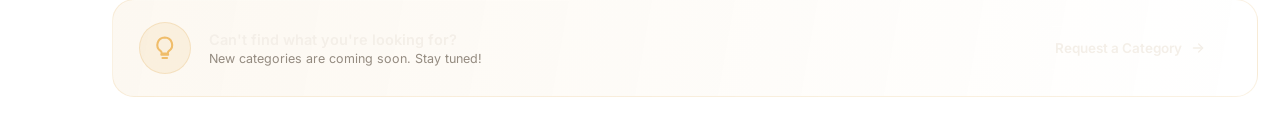
==== commit 7cd6ea98: "Updation done" ====
--- a/categories.html
+++ b/categories.html
@@ -20,12 +20,12 @@
  <nav class="sidebar" aria-label="Primary">
     <div class="sb-logo">Q</div>
 
-    <a href="index.html" class="sb-icon active" aria-current="page">
+    <a href="index.html" class="sb-icon">
       <svg viewBox="0 0 24 24" fill="none" stroke="currentColor" stroke-width="1.8" stroke-linecap="round" stroke-linejoin="round"><path d="M3 11.5 12 4l9 7.5"/><path d="M5.5 10v9a1 1 0 0 0 1 1H10v-6h4v6h3.5a1 1 0 0 0 1-1v-9"/></svg>
       <span class="sb-tooltip">Home</span>
     </a>
 
-    <a href="categories.html" class="sb-icon">
+    <a href="categories.html" class="sb-icon active" aria-current="page">
       <svg viewBox="0 0 24 24" fill="none" stroke="currentColor" stroke-width="1.8" stroke-linecap="round" stroke-linejoin="round"><rect x="4" y="4" width="7" height="7" rx="1.5"/><rect x="13" y="4" width="7" height="7" rx="1.5"/><rect x="4" y="13" width="7" height="7" rx="1.5"/><rect x="13" y="13" width="7" height="7" rx="1.5"/></svg>
       <span class="sb-tooltip">Categories</span>
     </a>
@@ -89,9 +89,9 @@
 
       <div class="profile-wrap">
         <button class="profile" aria-expanded="false" aria-haspopup="true">
-          <div class="avatar avatar-fallback">PK</div>
+          <div class="avatar avatar-fallback">AK</div>
           <div>
-            <div class="profile-name">Pranav Kulkarni</div>
+            <div class="profile-name">Ali Khan</div>
             <div class="profile-level">
               <svg viewBox="0 0 24 24" fill="none" stroke="currentColor" stroke-width="1.8" stroke-linecap="round" stroke-linejoin="round"><path d="M12 3 4.5 6v6c0 4.5 3 7.5 7.5 9 4.5-1.5 7.5-4.5 7.5-9V6L12 3Z"/></svg>
               Level 12
@@ -111,8 +111,9 @@
     <!-- ============ PAGE HEADER ============ -->
     <section class="cat-header-row">
       <div class="cat-header-text">
-        <h1 class="cat-title">Categories</h1>
-        <p class="cat-subtitle">Explore topics and challenge your knowledge</p>
+        <p class="cat-eyebrow"><span></span> DISCOVER YOUR NEXT OBSESSION</p>
+        <h1 class="cat-title">Where will curiosity<br>take you <em>today?</em></h1>
+        <p class="cat-subtitle">Explore a world of quick, rewarding challenges built around the things you love to learn.</p>
       </div>
 
       <div class="premium-card panel-gold cat-premium">
@@ -120,8 +121,8 @@
           <svg viewBox="0 0 24 24" fill="none" stroke="currentColor" stroke-width="1.8" stroke-linecap="round" stroke-linejoin="round"><path d="m3 8 4 3 5-7 5 7 4-3-2 11H5L3 8Z"/></svg>
         </div>
         <div>
-          <div class="premium-title">Upgrade to Premium</div>
-          <div class="premium-sub">Unlock unlimited quizzes, detailed analytics and more.</div>
+          <div class="premium-title">Your strongest category</div>
+          <div class="premium-sub"><strong>General Knowledge</strong> · 85% mastery · You’re in the top 12%</div>
         </div>
         <a href="#" class="premium-arrow" aria-label="Upgrade">
           <svg viewBox="0 0 24 24" fill="none" stroke="currentColor" stroke-width="2" stroke-linecap="round" stroke-linejoin="round"><path d="M5 12h14"/><path d="m13 6 6 6-6 6"/></svg>
@@ -129,6 +130,17 @@
       </div>
     </section>
 
+    <section class="cat-spotlight" aria-labelledby="spotlightTitle">
+      <div class="cat-spotlight-copy">
+        <p class="cat-eyebrow"><span></span> FEATURED THIS WEEK</p>
+        <h2 id="spotlightTitle">Explore the edges of<br><em>our world.</em></h2>
+        <p>From hidden capitals to vast natural wonders, the Geography collection is ready when you are.</p>
+        <div class="spotlight-meta"><span>120 questions</span><span>•</span><span>Beginner friendly</span><span>•</span><strong>+300 XP</strong></div>
+        <a href="quiz.html?subject=geography" class="btn btn-primary">Explore Geography <span>→</span></a>
+      </div>
+      <div class="spotlight-orb" aria-hidden="true"><div class="orb-ring orb-ring--one"></div><div class="orb-ring orb-ring--two"></div><span>◌</span><i>✦</i><b>✦</b></div>
+    </section>
+
     <!-- ============ SUMMARY STATS ============ -->
     <section class="cat-stats-row">
       <div class="panel cat-stat-card">
@@ -172,10 +184,24 @@
       </div>
     </section>
 
+    <section class="cat-library-head" aria-labelledby="libraryTitle">
+      <div>
+        <p class="cat-eyebrow"><span></span> QUIZ LIBRARY</p>
+        <h2 id="libraryTitle">Browse all categories</h2>
+        <p>Choose a direction and turn a few minutes into a new discovery.</p>
+      </div>
+      <div class="cat-filters" aria-label="Filter categories" role="tablist">
+        <button type="button" class="cat-filter is-active" data-filter="all" role="tab" aria-selected="true">All topics</button>
+        <button type="button" class="cat-filter" data-filter="learn" role="tab" aria-selected="false">Learn</button>
+        <button type="button" class="cat-filter" data-filter="culture" role="tab" aria-selected="false">Culture</button>
+        <button type="button" class="cat-filter" data-filter="play" role="tab" aria-selected="false">Play</button>
+      </div>
+    </section>
+
     <!-- ============ CATEGORY GRID ============ -->
     <section class="cat-grid">
 
-      <a href="quiz.html?subject=geography" class="panel cat-card">
+      <a href="quiz.html?subject=geography" class="panel cat-card cat-card--geography" data-category="learn" data-name="geography">
         <div class="icon-circle icon-circle-lg">
           <svg viewBox="0 0 24 24" fill="none" stroke="currentColor" stroke-width="1.6" stroke-linecap="round" stroke-linejoin="round"><circle cx="12" cy="12" r="9"/><path d="M12 3a13 13 0 0 0 0 18 13 13 0 0 0 0-18Z"/><path d="M3.5 9h17M3.5 15h17"/></svg>
         </div>
@@ -191,7 +217,7 @@
         </div>
       </a>
 
-      <a href="quiz.html?subject=science" class="panel cat-card">
+      <a href="quiz.html?subject=science" class="panel cat-card cat-card--science" data-category="learn" data-name="science">
         <div class="icon-circle icon-circle-lg">
           <svg viewBox="0 0 24 24" fill="none" stroke="currentColor" stroke-width="1.6" stroke-linecap="round" stroke-linejoin="round"><circle cx="12" cy="12" r="1.6"/><ellipse cx="12" cy="12" rx="9" ry="3.6"/><ellipse cx="12" cy="12" rx="9" ry="3.6" transform="rotate(60 12 12)"/><ellipse cx="12" cy="12" rx="9" ry="3.6" transform="rotate(120 12 12)"/></svg>
         </div>
@@ -207,7 +233,7 @@
         </div>
       </a>
 
-      <a href="quiz.html?subject=technology" class="panel cat-card">
+      <a href="quiz.html?subject=technology" class="panel cat-card cat-card--technology" data-category="learn" data-name="technology">
         <div class="icon-circle icon-circle-lg">
           <svg viewBox="0 0 24 24" fill="none" stroke="currentColor" stroke-width="1.6" stroke-linecap="round" stroke-linejoin="round"><rect x="3.5" y="4.5" width="17" height="11" rx="1.5"/><path d="M2.5 19.5h19"/><path d="M9.5 19.5 10 16h4l.5 3.5"/></svg>
         </div>
@@ -223,7 +249,7 @@
         </div>
       </a>
 
-      <a href="quiz.html?subject=history" class="panel cat-card">
+      <a href="quiz.html?subject=history" class="panel cat-card cat-card--history" data-category="culture" data-name="history">
         <div class="icon-circle icon-circle-lg">
           <svg viewBox="0 0 24 24" fill="none" stroke="currentColor" stroke-width="1.6" stroke-linecap="round" stroke-linejoin="round"><path d="M4 21V10.5l8-4 8 4V21"/><path d="M4 21h16"/><path d="M8 21v-6h3v6M13 21v-6h3v6"/><path d="M12 6.5V4"/></svg>
         </div>
@@ -239,7 +265,7 @@
         </div>
       </a>
 
-      <a href="quiz.html?subject=general-knowledge" class="panel cat-card">
+      <a href="quiz.html?subject=general-knowledge" class="panel cat-card cat-card--knowledge" data-category="learn" data-name="general knowledge">
         <div class="icon-circle icon-circle-lg">
           <svg viewBox="0 0 24 24" fill="none" stroke="currentColor" stroke-width="1.6" stroke-linecap="round" stroke-linejoin="round"><path d="M9.5 4.5A2.5 2.5 0 0 0 7 7v.3A2.5 2.5 0 0 0 5.5 12 2.5 2.5 0 0 0 7 16.5V17a2.5 2.5 0 0 0 5 0V7a2.5 2.5 0 0 0-2.5-2.5Z"/><path d="M14.5 4.5A2.5 2.5 0 0 1 17 7v.3a2.5 2.5 0 0 1 1.5 4.7A2.5 2.5 0 0 1 17 16.5V17a2.5 2.5 0 0 1-5 0V7a2.5 2.5 0 0 1 2.5-2.5Z"/></svg>
         </div>
@@ -255,7 +281,7 @@
         </div>
       </a>
 
-      <a href="quiz.html?subject=sports" class="panel cat-card">
+      <a href="quiz.html?subject=sports" class="panel cat-card cat-card--sports" data-category="play" data-name="sports">
         <div class="icon-circle icon-circle-lg">
           <svg viewBox="0 0 24 24" fill="none" stroke="currentColor" stroke-width="1.6" stroke-linecap="round" stroke-linejoin="round"><circle cx="12" cy="12" r="8.5"/><path d="m12 3.5 1.6 4.6M12 20.5l-1.6-4.6M3.5 12l4.6-1.6M20.5 12l-4.6 1.6M6 6l3.5 2.5M18 6l-3.5 2.5M6 18l3.5-2.5M18 18l-3.5-2.5"/></svg>
         </div>
@@ -271,7 +297,7 @@
         </div>
       </a>
 
-      <a href="quiz.html?subject=entertainment" class="panel cat-card">
+      <a href="quiz.html?subject=entertainment" class="panel cat-card cat-card--entertainment" data-category="culture" data-name="entertainment">
         <div class="icon-circle icon-circle-lg">
           <svg viewBox="0 0 24 24" fill="none" stroke="currentColor" stroke-width="1.6" stroke-linecap="round" stroke-linejoin="round"><path d="M4 8.5 12 4l8 4.5v3L12 16l-8-4.5Z"/><path d="M8 10.5V17c0 1 1.8 2 4 2s4-1 4-2v-6.5"/></svg>
         </div>
@@ -287,7 +313,7 @@
         </div>
       </a>
 
-      <a href="quiz.html?subject=literature" class="panel cat-card">
+      <a href="quiz.html?subject=literature" class="panel cat-card cat-card--literature" data-category="culture" data-name="literature">
         <div class="icon-circle icon-circle-lg">
           <svg viewBox="0 0 24 24" fill="none" stroke="currentColor" stroke-width="1.6" stroke-linecap="round" stroke-linejoin="round"><path d="M5 4.5h9.5A2.5 2.5 0 0 1 17 7v13H7.5A2.5 2.5 0 0 1 5 17.5v-13Z"/><path d="M17 7h2.5v13H9.5"/><path d="M5 17.5A2.5 2.5 0 0 1 7.5 15H17"/></svg>
         </div>
@@ -303,7 +329,7 @@
         </div>
       </a>
 
-      <a href="quiz.html?subject=maths" class="panel cat-card">
+      <a href="quiz.html?subject=maths" class="panel cat-card cat-card--maths" data-category="learn" data-name="maths mathematics">
         <div class="icon-circle icon-circle-lg cat-icon-sigma">Σ</div>
         <div class="cat-card-text">
           <h3 class="cat-card-title">Maths</h3>
@@ -336,8 +362,9 @@
 
   </main>
 
+  <script src="assets/js/categories.js"></script>
   <script src="assets/js/nav.js"></script>
   <script src="assets/js/topbar.js"></script>
 
 </body>
-</html>+</html>
--- a/assets/css/variables.css
+++ b/assets/css/variables.css
@@ -35,6 +35,10 @@
 
   /* ---- Status ---- */
   --success:#4ade80;
+  --warning:#f59e0b;
+  --danger:#fb7185;
+  --info:#60a5fa;
+  --violet:#a78bfa;
 
   /* ---- Radius scale ---- */
   --radius-lg:22px;   /* panels, hero */
@@ -57,4 +61,7 @@
   --shadow-panel:0 20px 50px rgba(0,0,0,0.5);
   --shadow-card:0 10px 24px rgba(0,0,0,0.4);
   --shadow-glow-gold:0 8px 24px rgba(224,168,78,0.25);
-}+  --shadow-float:0 22px 60px rgba(0,0,0,0.42), inset 0 1px 0 rgba(255,255,255,0.06);
+  --transition-fast:160ms cubic-bezier(.2,.8,.2,1);
+  --transition-smooth:300ms cubic-bezier(.2,.8,.2,1);
+}
--- a/assets/css/base.css
+++ b/assets/css/base.css
@@ -26,7 +26,26 @@
   padding:22px;
   display:flex;
   gap:18px;
+  position:relative;
+  overflow-x:hidden;
 }
+
+body::before,
+body::after{
+  content:"";
+  position:fixed;
+  width:42vw;
+  height:42vw;
+  max-width:620px;
+  max-height:620px;
+  border-radius:50%;
+  filter:blur(70px);
+  pointer-events:none;
+  z-index:-1;
+}
+
+body::before{ top:-26vw; right:-15vw; background:rgba(224,168,78,.07); }
+body::after{ bottom:-30vw; left:20vw; background:rgba(117,82,202,.05); }
 
 h1,h2,h3{
   font-family:var(--font-display);
@@ -68,6 +87,7 @@
   border-radius:var(--radius-lg);
   backdrop-filter:blur(var(--panel-blur));
   -webkit-backdrop-filter:blur(var(--panel-blur));
+  box-shadow:inset 0 1px 0 rgba(255,255,255,.035);
 }
 
 .panel-strong{
@@ -99,4 +119,4 @@
     transition-duration:0.001ms !important;
     scroll-behavior:auto !important;
   }
-}+}
--- a/assets/css/components.css
+++ b/assets/css/components.css
@@ -16,7 +16,7 @@
   font-weight:600;
   cursor:pointer;
   border:1px solid transparent;
-  transition:transform .15s ease, box-shadow .15s ease, background .15s ease;
+  transition:transform var(--transition-fast), box-shadow var(--transition-fast), background var(--transition-fast), border-color var(--transition-fast);
   white-space:nowrap;
 }
 
@@ -31,11 +31,11 @@
 .btn-primary{
   background:linear-gradient(135deg, var(--gold-bright), #b9822f);
   color:#231705;
-  box-shadow:var(--shadow-glow-gold);
+  box-shadow:0 8px 20px rgba(224,168,78,.23), inset 0 1px 0 rgba(255,255,255,.34);
 }
 
 .btn-primary:hover{
-  box-shadow:0 10px 28px rgba(224,168,78,0.35);
+  box-shadow:0 13px 31px rgba(224,168,78,.34), inset 0 1px 0 rgba(255,255,255,.34);
 }
 
 .btn-secondary{
@@ -258,4 +258,4 @@
     width:100%;
     justify-content:center;
   }
-}+}
--- a/assets/css/categories.css
+++ b/assets/css/categories.css
@@ -355,4 +355,37 @@
     transform:none;
     margin-top:8px;
   }
-}+}
+
+/* ================= CATEGORY DISCOVERY REDESIGN ================= */
+.main-col{ max-width:1600px; width:100%; margin:0 auto; gap:20px; }
+.cat-header-row{ padding:9px 5px 3px; align-items:end; }.cat-header-text{ max-width:620px; }.cat-eyebrow{ display:flex; align-items:center; gap:8px; color:var(--gold-bright); font-size:10px; font-weight:800; letter-spacing:.14em; }.cat-eyebrow span{ display:block; width:18px; height:1px; background:currentColor; }.cat-title{ margin:10px 0 9px; font-family:var(--font-body); font-size:clamp(34px,4vw,54px); letter-spacing:-.055em; line-height:1.04; }.cat-title em,.cat-spotlight h2 em{ color:var(--gold-bright); font-style:normal; }.cat-subtitle{ max-width:52ch; line-height:1.6; }.cat-premium{ min-height:103px; background:linear-gradient(140deg,rgba(224,168,78,.18),rgba(224,168,78,.035)); border-color:rgba(224,168,78,.23); box-shadow:var(--shadow-float); }.cat-premium .icon-circle{ background:rgba(224,168,78,.16); }
+.cat-spotlight{ min-height:310px; padding:40px 45px; position:relative; overflow:hidden; border-radius:var(--radius-lg); border:1px solid rgba(224,168,78,.2); background:radial-gradient(circle at 83% 45%,rgba(224,168,78,.13),transparent 18%),linear-gradient(120deg,rgba(61,45,24,.48),rgba(27,22,16,.64) 57%,rgba(13,11,9,.76)); box-shadow:var(--shadow-float); }.cat-spotlight::after{ content:""; position:absolute; inset:0; pointer-events:none; background:linear-gradient(110deg,rgba(255,255,255,.055),transparent 34%); }.cat-spotlight-copy{ max-width:560px; position:relative; z-index:1; }.cat-spotlight h2{ font-family:var(--font-body); font-size:clamp(28px,3.4vw,44px); letter-spacing:-.052em; line-height:1.04; margin:12px 0; }.cat-spotlight-copy > p:not(.cat-eyebrow){ color:var(--text-1); font-size:13px; line-height:1.65; max-width:45ch; }.spotlight-meta{ display:flex; flex-wrap:wrap; gap:8px; margin:20px 0; color:#c7baa4; font-size:10px; }.spotlight-meta strong{ color:#f2c977; }.cat-spotlight .btn{ position:relative; z-index:1; }.cat-spotlight .btn span{ font-size:17px; line-height:0; }.spotlight-orb{ position:absolute; width:245px; height:245px; right:12%; top:33px; display:grid; place-items:center; color:#e4c17a; border:1px solid rgba(224,168,78,.22); border-radius:50%; box-shadow:inset 0 0 60px rgba(224,168,78,.08),0 0 80px rgba(224,168,78,.1); }.spotlight-orb::before{ content:""; position:absolute; width:130px; height:130px; border-radius:50%; background:radial-gradient(circle at 30% 24%,#fff0bc,#dfac55 20%,#805326 60%,#2a1a0d); box-shadow:inset -22px -12px 30px rgba(22,12,4,.55),0 0 35px rgba(224,168,78,.28); }.spotlight-orb > span{ position:relative; font-size:155px; transform:rotate(-23deg); color:rgba(255,237,184,.6); line-height:.5; z-index:1; }.spotlight-orb i,.spotlight-orb b{ position:absolute; color:#fff0c6; font-size:15px; font-style:normal; z-index:2; }.spotlight-orb i{ right:-14px; top:45px; }.spotlight-orb b{ left:10px; bottom:29px; font-size:9px; }.orb-ring{ border-radius:50%; border:1px solid rgba(237,195,113,.26); position:absolute; }.orb-ring--one{ width:290px; height:90px; transform:rotate(-31deg); }.orb-ring--two{ width:290px; height:90px; transform:rotate(47deg); }
+.cat-stats-row{ grid-template-columns:repeat(4,1fr); }.cat-stat-card{ min-height:96px; border-color:rgba(255,255,255,.07); transition:transform var(--transition-fast),border-color var(--transition-fast),background var(--transition-fast); }.cat-stat-card:hover{ transform:translateY(-3px); border-color:rgba(224,168,78,.25); background:var(--panel-strong); }.cat-stat-num{ font-family:var(--font-body); letter-spacing:-.04em; }.cat-library-head{ display:flex; align-items:end; justify-content:space-between; gap:20px; padding:10px 5px 2px; }.cat-library-head h2{ margin:9px 0 5px; font-family:var(--font-body); font-size:24px; letter-spacing:-.04em; }.cat-library-head > div > p:not(.cat-eyebrow){ color:var(--text-2); font-size:12px; }.cat-filters{ display:flex; gap:7px; padding:5px; overflow:auto; max-width:100%; border:1px solid var(--border-soft); border-radius:999px; background:rgba(255,255,255,.03); }.cat-filter{ padding:8px 13px; border:0; border-radius:999px; background:transparent; color:var(--text-2); white-space:nowrap; cursor:pointer; font-size:11px; font-weight:700; transition:background var(--transition-fast),color var(--transition-fast),box-shadow var(--transition-fast); }.cat-filter:hover{ color:var(--text-0); }.cat-filter.is-active{ color:#281a06; background:var(--gold-bright); box-shadow:0 4px 13px rgba(224,168,78,.22); }
+.cat-grid{ grid-template-columns:repeat(3,minmax(0,1fr)); gap:16px; }.cat-card{ min-height:215px; padding:23px; overflow:hidden; border-color:rgba(255,255,255,.07); transition:transform var(--transition-smooth),box-shadow var(--transition-smooth),border-color var(--transition-smooth),background var(--transition-smooth); }.cat-card::before{ content:""; position:absolute; width:190px; height:190px; right:-88px; top:-88px; border-radius:50%; background:radial-gradient(circle,var(--card-glow,rgba(224,168,78,.16)),transparent 69%); opacity:.78; transition:opacity var(--transition-smooth),transform var(--transition-smooth); pointer-events:none; }.cat-card:hover{ transform:translateY(-5px); box-shadow:var(--shadow-float); border-color:var(--card-border,rgba(224,168,78,.28)); }.cat-card:hover::before{ opacity:1; transform:scale(1.2); }.cat-card .icon-circle-lg{ position:relative; z-index:1; background:var(--card-tint,rgba(224,168,78,.12)); border-color:var(--card-border,rgba(224,168,78,.22)); color:var(--card-color,var(--gold-bright)); transition:transform var(--transition-smooth),background var(--transition-smooth); }.cat-card:hover .icon-circle-lg{ transform:rotate(-6deg) scale(1.07); }.cat-card-text{ position:relative; z-index:1; margin-bottom:20px; }.cat-card-title{ font-family:var(--font-body); font-size:16px; letter-spacing:-.025em; }.cat-card-sub{ display:flex; align-items:center; gap:6px; }.cat-card-sub::before{ content:""; width:5px; height:5px; border-radius:50%; background:var(--card-color,var(--gold)); box-shadow:0 0 8px var(--card-color,var(--gold)); }.cat-progress-row{ position:relative; z-index:1; }.cat-progress-fill{ box-shadow:0 0 12px var(--card-color,var(--gold)); }.cat-go{ background:rgba(255,255,255,.045); }.cat-card--geography{ --card-color:#7dc8ff; --card-tint:rgba(96,165,250,.13); --card-border:rgba(96,165,250,.25); --card-glow:rgba(96,165,250,.21); }.cat-card--science{ --card-color:#a78bfa; --card-tint:rgba(167,139,250,.13); --card-border:rgba(167,139,250,.25); --card-glow:rgba(167,139,250,.2); }.cat-card--technology{ --card-color:#5eead4; --card-tint:rgba(45,212,191,.12); --card-border:rgba(45,212,191,.24); --card-glow:rgba(45,212,191,.18); }.cat-card--history{ --card-color:#f4b56f; --card-tint:rgba(245,158,11,.12); --card-border:rgba(245,158,11,.25); --card-glow:rgba(245,158,11,.18); }.cat-card--knowledge{ --card-color:#f4cf67; --card-tint:rgba(234,179,8,.12); --card-border:rgba(234,179,8,.24); --card-glow:rgba(234,179,8,.18); }.cat-card--sports{ --card-color:#6ee7a4; --card-tint:rgba(74,222,128,.12); --card-border:rgba(74,222,128,.24); --card-glow:rgba(74,222,128,.17); }.cat-card--entertainment{ --card-color:#fb8fc2; --card-tint:rgba(244,114,182,.12); --card-border:rgba(244,114,182,.23); --card-glow:rgba(244,114,182,.18); }.cat-card--literature{ --card-color:#b5a7ff; --card-tint:rgba(139,92,246,.13); --card-border:rgba(139,92,246,.25); --card-glow:rgba(139,92,246,.19); }.cat-card--maths{ --card-color:#7dd3fc; --card-tint:rgba(14,165,233,.12); --card-border:rgba(14,165,233,.24); --card-glow:rgba(14,165,233,.19); }
+.cat-empty{ margin-top:16px; padding:40px; text-align:center; }.cat-empty span{ color:var(--gold-bright); font-size:28px; }.cat-empty h3{ margin:8px 0 4px; font-family:var(--font-body); font-size:16px; }.cat-empty p{ color:var(--text-2); font-size:12px; }.cat-request-bar{ margin-top:2px; border-color:rgba(224,168,78,.16); background:linear-gradient(100deg,rgba(224,168,78,.08),rgba(255,255,255,.025)); }.cat-request-sub{ color:var(--text-2); }
+@media (max-width:1100px){ .cat-grid{ grid-template-columns:repeat(2,minmax(0,1fr)); }.spotlight-orb{ right:5%; }.cat-stats-row{ grid-template-columns:repeat(2,1fr); } }
+@media (max-width:760px){ .cat-header-row{ align-items:flex-start; }.cat-spotlight{ padding:31px 28px; }.spotlight-orb{ opacity:.45; right:-55px; top:52px; }.cat-library-head{ align-items:flex-start; flex-direction:column; }.cat-filters{ width:100%; }.cat-filter{ flex:1; text-align:center; }.cat-stats-row{ grid-template-columns:repeat(2,1fr); }.cat-grid{ grid-template-columns:1fr 1fr; } }
+@media (max-width:480px){ .cat-header-row{ padding-top:0; }.cat-title{ font-size:35px; }.cat-spotlight{ min-height:330px; padding:26px 22px; }.cat-spotlight h2{ font-size:31px; }.spotlight-orb{ width:180px; height:180px; right:-48px; bottom:-35px; top:auto; }.spotlight-orb::before{ width:98px; height:98px; }.spotlight-orb > span{ font-size:116px; }.orb-ring--one,.orb-ring--two{ width:215px; height:68px; }.cat-stats-row,.cat-grid{ grid-template-columns:1fr; }.cat-stat-card{ min-height:79px; }.cat-card{ min-height:190px; }.cat-filter{ padding:8px 10px; font-size:10px; }.cat-library-head{ gap:12px; } }
+
+/* Gentle motion for the featured globe — decorative, low-cost, and optional. */
+.spotlight-orb{ animation:orb-float 6s ease-in-out infinite; }
+.spotlight-orb::before{ animation:orb-glow 3.8s ease-in-out infinite; }
+.spotlight-orb > span{ animation:orb-symbol 8s linear infinite; }
+.spotlight-orb i{ animation:star-twinkle 2.8s ease-in-out infinite; }
+.spotlight-orb b{ animation:star-twinkle 2.8s ease-in-out .8s infinite; }
+.orb-ring--one{ animation:orb-ring-one 11s linear infinite; }
+.orb-ring--two{ animation:orb-ring-two 14s linear infinite; }
+
+@keyframes orb-float{ 0%,100%{ transform:translate3d(0,0,0); } 50%{ transform:translate3d(0,-10px,0); } }
+@keyframes orb-glow{ 0%,100%{ transform:scale(1); box-shadow:inset -22px -12px 30px rgba(22,12,4,.55),0 0 28px rgba(224,168,78,.2); } 50%{ transform:scale(1.045); box-shadow:inset -22px -12px 30px rgba(22,12,4,.55),0 0 48px rgba(224,168,78,.4); } }
+@keyframes orb-symbol{ from{ transform:rotate(-23deg); } to{ transform:rotate(337deg); } }
+@keyframes orb-ring-one{ from{ transform:rotate(-31deg); } to{ transform:rotate(329deg); } }
+@keyframes orb-ring-two{ from{ transform:rotate(47deg); } to{ transform:rotate(-313deg); } }
+@keyframes star-twinkle{ 0%,100%{ opacity:.42; transform:scale(.75); } 50%{ opacity:1; transform:scale(1.2); } }
+@media (prefers-reduced-motion: reduce){ .spotlight-orb,.spotlight-orb::before,.spotlight-orb > span,.spotlight-orb i,.spotlight-orb b,.orb-ring{ animation:none; } }
+
+/* ================= RESPONSIVE HARDENING ================= */
+@media (max-width:900px){.cat-header-row{gap:16px}.cat-premium{width:280px}.cat-spotlight{min-height:310px}.cat-grid{grid-template-columns:repeat(2,minmax(0,1fr))}.cat-card{min-height:205px}.cat-library-head{gap:16px}.cat-filters{max-width:100%;overflow-x:auto;flex-wrap:nowrap;padding-bottom:3px}.cat-filter{white-space:nowrap;flex:0 0 auto}}
+@media (max-width:640px){body{padding:14px}.main-col{min-width:0}.cat-header-row{display:block}.cat-header-text{max-width:100%}.cat-title{font-size:clamp(31px,9vw,42px);line-height:1.06}.cat-title br{display:none}.cat-subtitle{font-size:13px;line-height:1.55}.cat-premium{width:100%;margin-top:17px}.cat-spotlight{padding:26px 21px;min-height:300px}.cat-spotlight-copy{position:relative;z-index:2;max-width:75%}.cat-spotlight h2{font-size:clamp(27px,8vw,36px)}.cat-stats-row{gap:10px}.cat-stat-card{padding:15px;min-height:83px}.cat-stat-num{font-size:20px}.cat-library-head{align-items:stretch}.cat-filters{width:calc(100% + 2px);margin-inline:-1px}.cat-grid{gap:12px}.cat-card{min-height:190px;padding:19px}.cat-card-title{font-size:15px}.cat-request-bar{padding:19px;align-items:flex-start}.cat-request-btn{width:100%;justify-content:center}}
+@media (max-width:420px){body{padding:10px}.cat-spotlight{min-height:274px;padding:22px 17px}.cat-spotlight-copy{max-width:100%}.spotlight-orb{opacity:.26;right:-74px}.cat-stats-row,.cat-grid{grid-template-columns:1fr}.cat-stat-card{min-height:74px}.cat-card{min-height:172px}.cat-request-bar{flex-direction:column}.cat-request-text{min-width:0}.cat-filter{font-size:10px;padding:8px 11px}}
